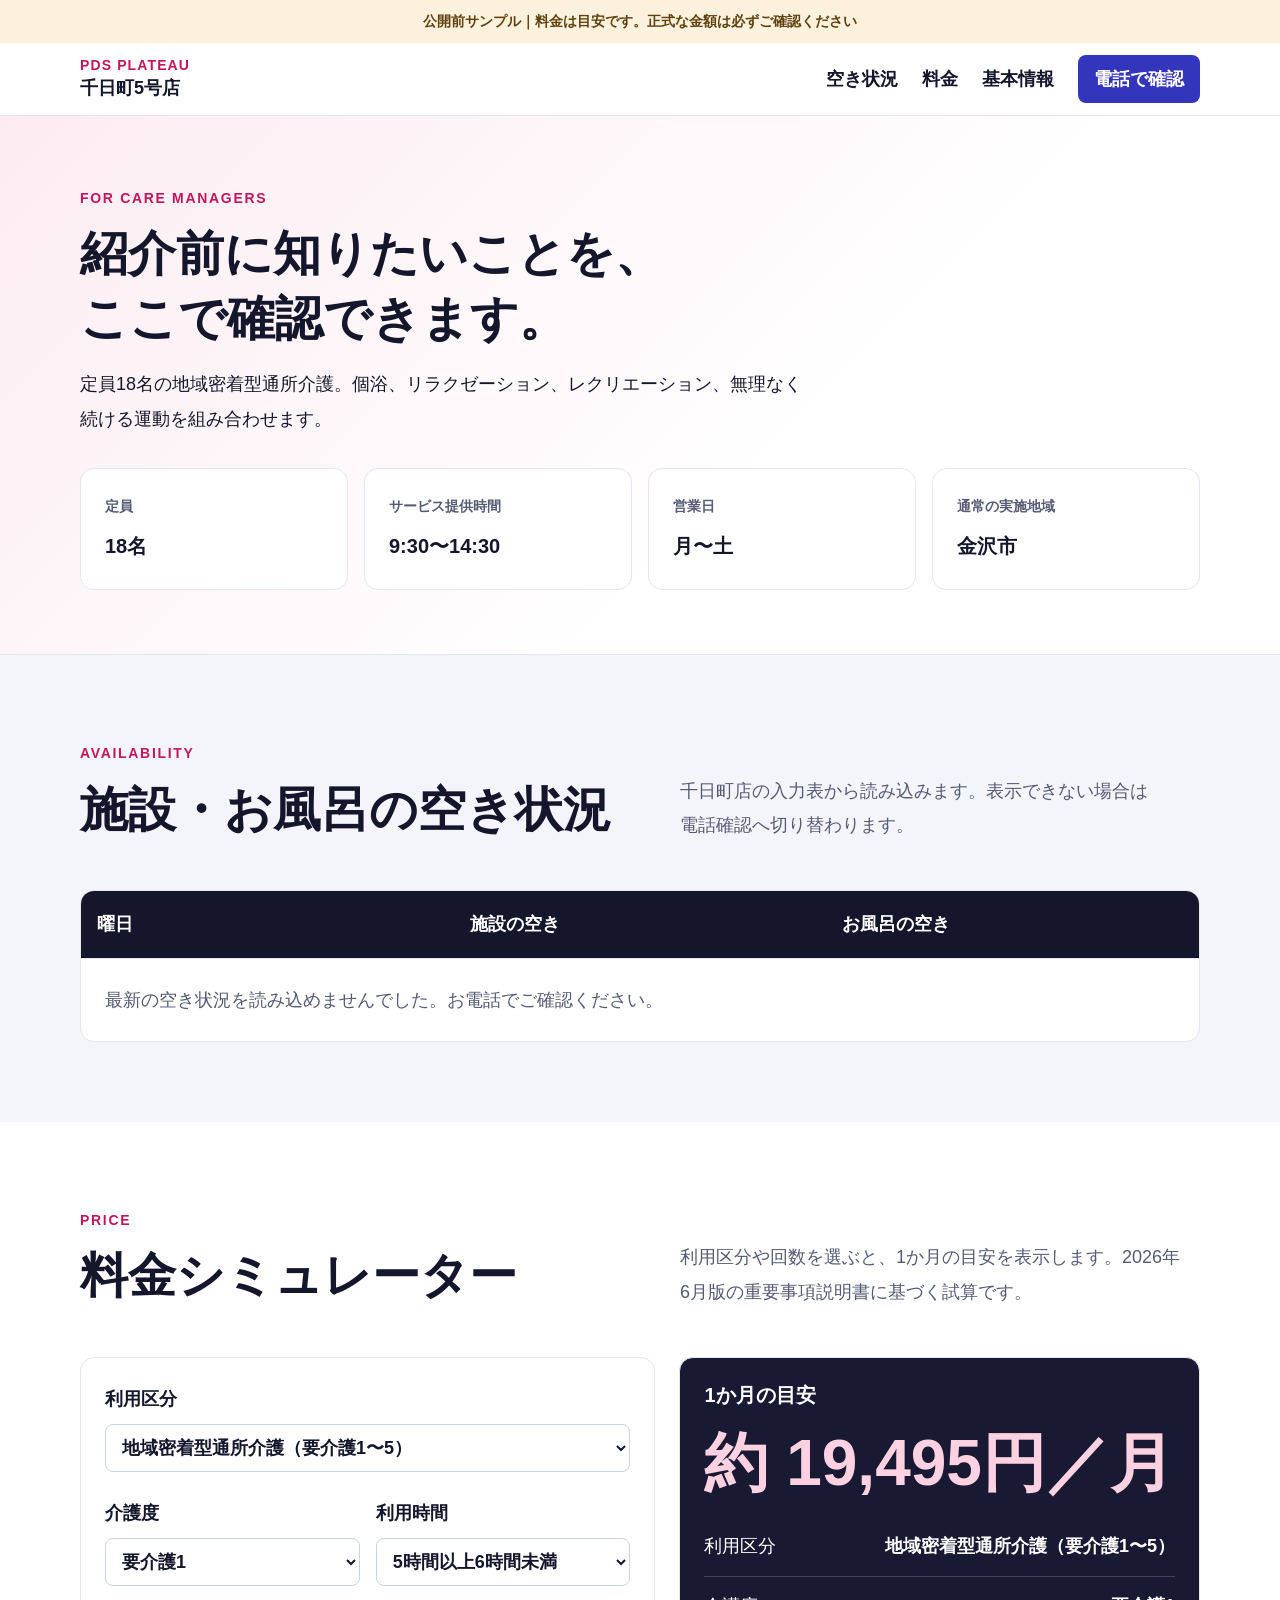
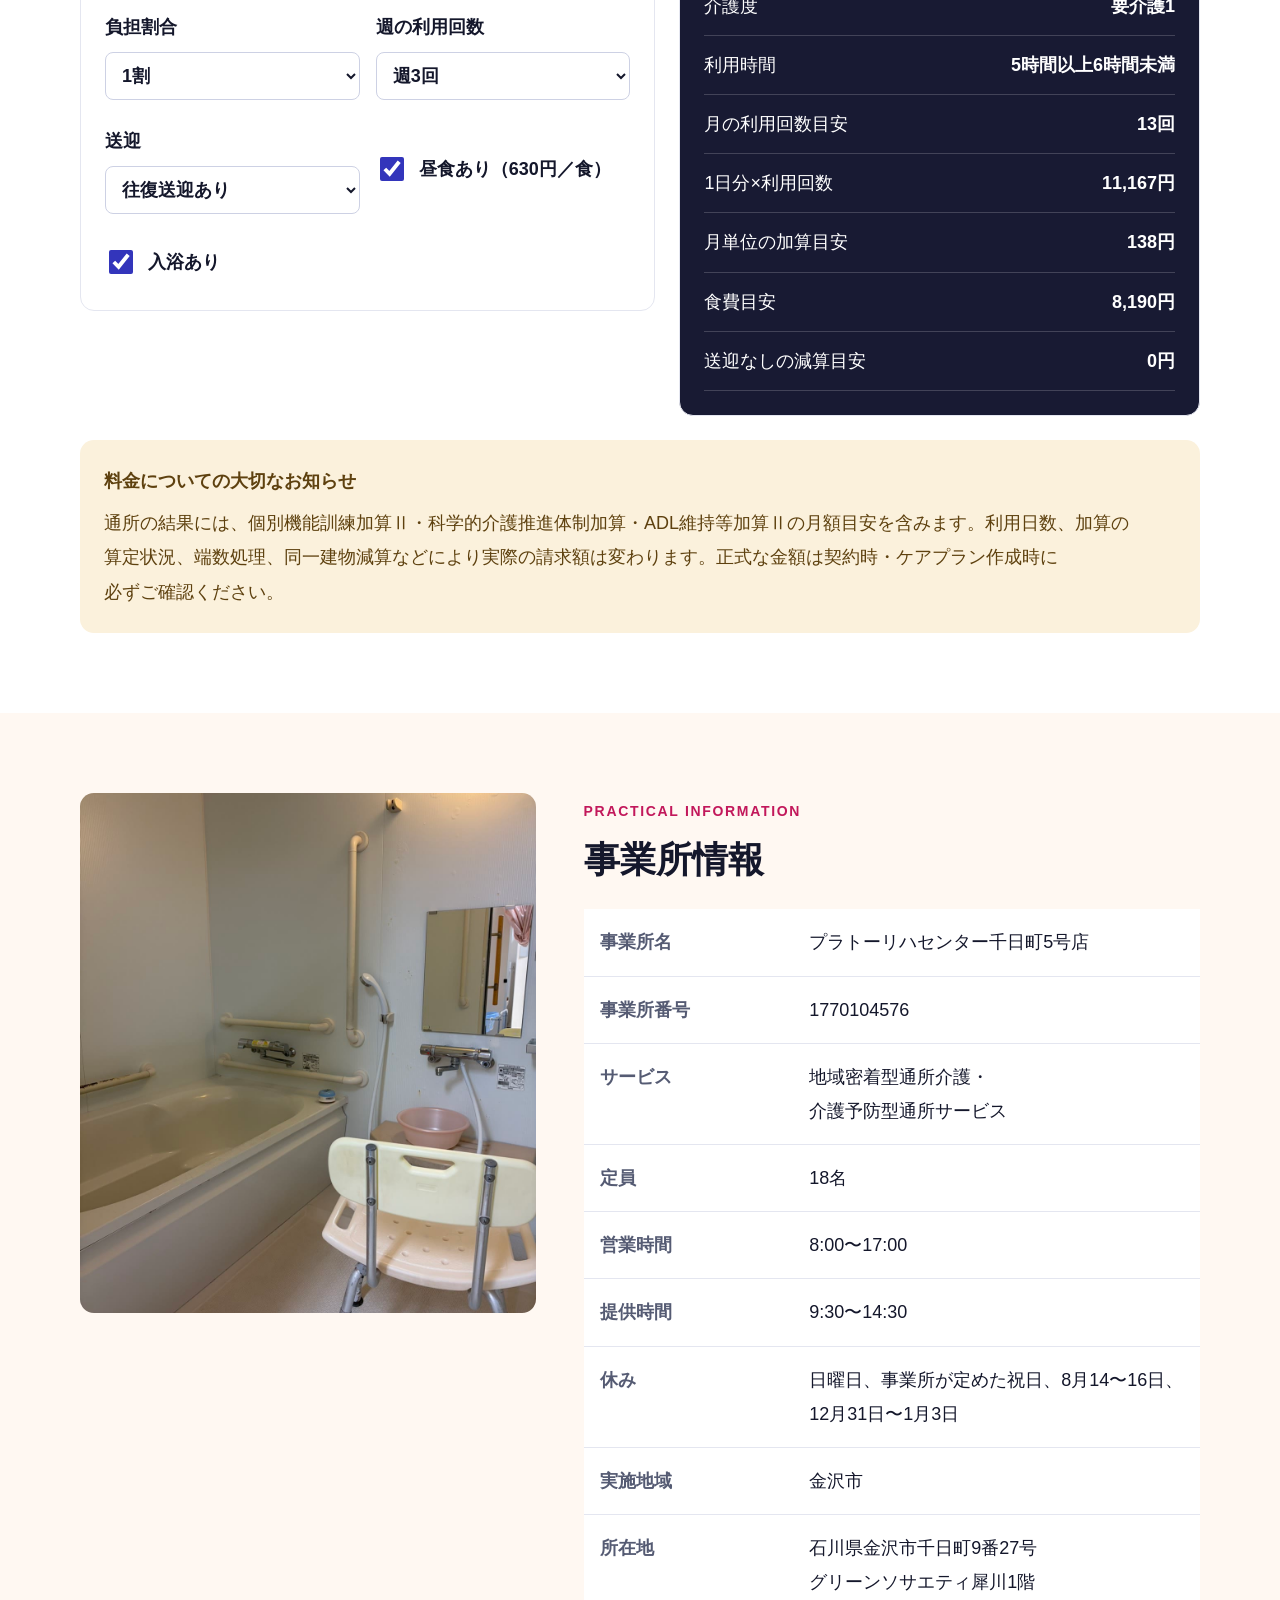
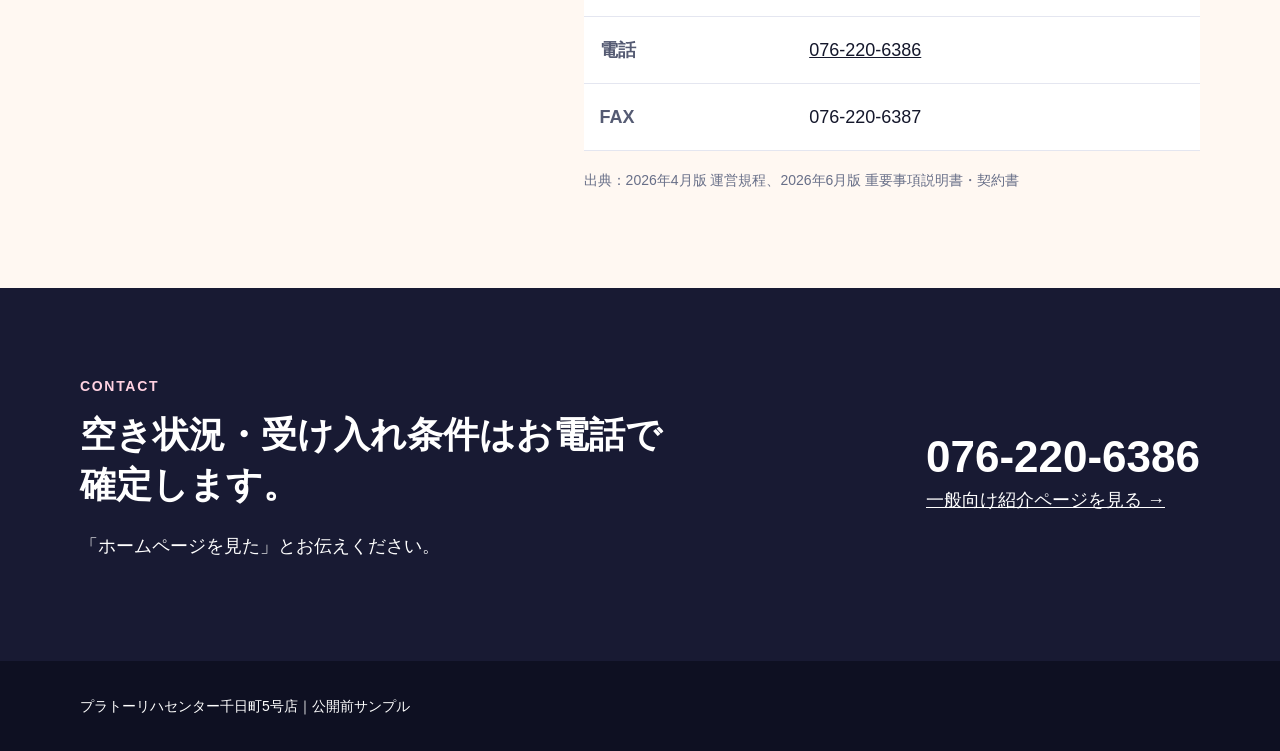
==== sennichi-caremanager.html @ 01711fa9 "千日町店の確認用LPを追加" ====
<!doctype html>
<html lang="ja">
<head>
  <meta charset="utf-8">
  <meta name="viewport" content="width=device-width,initial-scale=1">
  <meta name="robots" content="noindex,nofollow">
  <title>ケアマネジャーさま向け｜プラトーリハセンター千日町5号店</title>
  <link rel="stylesheet" href="assets/sennichi.css">
</head>
<body>
  <a class="skip" href="#main">本文へ移動</a>
  <div class="draft-banner">公開前サンプル｜料金は目安です。正式な金額は必ずご確認ください</div>
  <nav class="site-nav" aria-label="ページ内ナビゲーション">
    <div class="inner nav-row">
      <a class="brand" href="sennichi.html"><small>PDS PLATEAU</small>千日町5号店</a>
      <div class="nav-links"><a href="#availability">空き状況</a><a href="#price">料金</a><a href="#facts">基本情報</a><a class="nav-cta" href="tel:0762206386">電話で確認</a></div>
    </div>
  </nav>

  <main id="main">
    <header class="practical-hero">
      <div class="inner">
        <span class="eyebrow">FOR CARE MANAGERS</span>
        <h1>紹介前に知りたいことを、<br>ここで確認できます。</h1>
        <p>定員18名の地域密着型通所介護。個浴、リラクゼーション、レクリエーション、無理なく続ける運動を組み合わせます。</p>
        <div class="quick-facts">
          <div class="quick-fact"><span>定員</span><strong>18名</strong></div>
          <div class="quick-fact"><span>サービス提供時間</span><strong>9:30〜14:30</strong></div>
          <div class="quick-fact"><span>営業日</span><strong>月〜土</strong></div>
          <div class="quick-fact"><span>通常の実施地域</span><strong>金沢市</strong></div>
        </div>
      </div>
    </header>

    <section id="availability" class="soft">
      <div class="inner">
        <div class="section-head"><div><span class="eyebrow">AVAILABILITY</span><h2>施設・お風呂の空き状況</h2></div><p>千日町店の入力表から読み込みます。表示できない場合は電話確認へ切り替わります。</p></div>
        <div class="availability-wrap">
          <table class="availability-table">
            <thead><tr><th>曜日</th><th>施設の空き</th><th>お風呂の空き</th></tr></thead>
            <tbody id="availabilityBody"></tbody>
          </table>
          <p id="availabilityMessage" class="availability-message">最新情報を読み込んでいます。</p>
        </div>
      </div>
    </section>

    <section id="price">
      <div class="inner">
        <div class="section-head"><div><span class="eyebrow">PRICE</span><h2>料金シミュレーター</h2></div><p>利用区分や回数を選ぶと、1か月の目安を表示します。2026年6月版の重要事項説明書に基づく試算です。</p></div>
        <div class="simulator">
          <div class="sim-panel">
            <div class="form-grid">
              <label class="field field-wide">利用区分
                <select id="serviceType"><option value="daycare">地域密着型通所介護（要介護1〜5）</option><option value="preventive1">介護予防型（要支援1・事業対象者／週1回）</option><option value="preventive2">介護予防型（要支援2・事業対象者／週2回）</option></select>
              </label>
              <label class="field" id="careLevelField">介護度
                <select id="careLevel"><option value="0">要介護1</option><option value="1">要介護2</option><option value="2">要介護3</option><option value="3">要介護4</option><option value="4">要介護5</option></select>
              </label>
              <label class="field" id="timeSlotField">利用時間
                <select id="timeSlot"><option value="short">3時間以上4時間未満</option><option value="middle">4時間以上5時間未満</option><option value="standard" selected>5時間以上6時間未満</option></select>
              </label>
              <label class="field">負担割合
                <select id="burden"><option value="1">1割</option><option value="2">2割</option><option value="3">3割</option></select>
              </label>
              <label class="field" id="weeklyField">週の利用回数
                <select id="weekly"><option value="1">週1回</option><option value="2">週2回</option><option value="3" selected>週3回</option><option value="4">週4回</option><option value="5">週5回</option><option value="6">週6回</option></select>
              </label>
              <label class="field">送迎
                <select id="transport"><option value="0">往復送迎あり</option><option value="1">片道送迎なし</option><option value="2">往復送迎なし</option></select>
              </label>
              <label class="check-field"><input id="lunch" type="checkbox" checked> 昼食あり（630円／食）</label>
              <label class="check-field" id="bathField"><input id="bath" type="checkbox" checked> 入浴あり</label>
            </div>
          </div>
          <aside class="result-panel" aria-live="polite">
            <h3>1か月の目安</h3>
            <div class="total" id="totalPrice">—</div>
            <ul class="breakdown" id="breakdown"></ul>
          </aside>
        </div>
        <div class="notice"><strong>料金についての大切なお知らせ</strong>通所の結果には、個別機能訓練加算Ⅱ・科学的介護推進体制加算・ADL維持等加算Ⅱの月額目安を含みます。利用日数、加算の算定状況、端数処理、同一建物減算などにより実際の請求額は変わります。正式な金額は契約時・ケアプラン作成時に必ずご確認ください。</div>
      </div>
    </section>

    <section id="facts" class="warm">
      <div class="inner facts-grid">
        <div><img style="height:520px;border-radius:14px" src="assets/sennichi/private-bath.jpg" alt="千日町5号店の個浴設備"></div>
        <div>
          <span class="eyebrow">PRACTICAL INFORMATION</span>
          <h2 style="font:900 36px/1.4 var(--pds-font-ui);margin:8px 0 24px">事業所情報</h2>
          <table class="fact-table"><tbody>
            <tr><th>事業所名</th><td>プラトーリハセンター千日町5号店</td></tr>
            <tr><th>事業所番号</th><td>1770104576</td></tr>
            <tr><th>サービス</th><td>地域密着型通所介護・介護予防型通所サービス</td></tr>
            <tr><th>定員</th><td>18名</td></tr>
            <tr><th>営業時間</th><td>8:00〜17:00</td></tr>
            <tr><th>提供時間</th><td>9:30〜14:30</td></tr>
            <tr><th>休み</th><td>日曜日、事業所が定めた祝日、8月14〜16日、12月31日〜1月3日</td></tr>
            <tr><th>実施地域</th><td>金沢市</td></tr>
            <tr><th>所在地</th><td>石川県金沢市千日町9番27号 グリーンソサエティ犀川1階</td></tr>
            <tr><th>電話</th><td><a href="tel:0762206386">076-220-6386</a></td></tr>
            <tr><th>FAX</th><td>076-220-6387</td></tr>
          </tbody></table>
          <p class="source-note">出典：2026年4月版 運営規程、2026年6月版 重要事項説明書・契約書</p>
        </div>
      </div>
    </section>

    <section class="contact-band">
      <div class="inner contact-row"><div><span class="eyebrow" style="color:#FFD1E1">CONTACT</span><h2>空き状況・受け入れ条件はお電話で確定します。</h2><p>「ホームページを見た」とお伝えください。</p></div><div><a class="phone" href="tel:0762206386">076-220-6386</a><br><a href="sennichi.html">一般向け紹介ページを見る →</a></div></div>
    </section>
  </main>
  <footer><div class="inner">プラトーリハセンター千日町5号店｜公開前サンプル</div></footer>

  <script src="assets/facility-tools.js"></script>
  <script src="assets/sennichi-config.js"></script>
  <script>PDSFacilityTools.init(PDSSennichiConfig);</script>
</body>
</html>
---- assets/sennichi.css ----
@import url("tokens.css");

:root{
  --sennichi:#C2185B;
  --sennichi-dark:#7D123E;
  --sennichi-soft:#FCECF2;
  --warm:#FFF8F2;
  --ink:#14172B;
}

html{scroll-behavior:smooth;}
body{
  color:var(--ink);
  background:#fff;
  font-family:var(--pds-font-body);
  font-size:18px;
  line-height:1.9;
  word-break:auto-phrase;
}
img{display:block;width:100%;height:100%;object-fit:cover;}
a{color:inherit;}
button,select,input{font:inherit;}
.skip{position:absolute;left:-9999px;top:8px;z-index:100;background:#fff;padding:12px 16px;}
.skip:focus{left:8px;}
.draft-banner{background:var(--pds-warning-bg);color:#5E410F;padding:8px 16px;text-align:center;font-weight:700;font-size:14px;}
.inner{width:min(1120px,calc(100% - 48px));margin-inline:auto;}
.site-nav{position:sticky;top:0;z-index:30;background:rgba(255,255,255,.96);border-bottom:1px solid var(--pds-border);backdrop-filter:blur(12px);}
.nav-row{min-height:72px;display:flex;align-items:center;justify-content:space-between;gap:24px;}
.brand{text-decoration:none;font-family:var(--pds-font-ui);font-weight:900;line-height:1.4;}
.brand small{display:block;color:var(--sennichi);font-size:14px;letter-spacing:.08em;}
.nav-links{display:flex;align-items:center;gap:24px;font-weight:700;}
.nav-links a{text-decoration:none;}
.nav-links .nav-cta{min-height:48px;display:inline-flex;align-items:center;padding:0 16px;border-radius:8px;background:var(--pds-primary);color:#fff;}

.hero{position:relative;min-height:690px;display:grid;align-items:end;overflow:hidden;background:#29212A;}
.hero-media{position:absolute;inset:0;}
.hero-media::after{content:"";position:absolute;inset:0;background:linear-gradient(90deg,rgba(24,12,19,.88) 0%,rgba(24,12,19,.62) 48%,rgba(24,12,19,.12) 100%);}
.hero-media img{object-position:center 68%;}
.hero-copy{position:relative;color:#fff;padding-block:80px;max-width:720px;}
.eyebrow{display:inline-block;color:var(--sennichi);font-family:var(--pds-font-ui);font-weight:900;font-size:14px;letter-spacing:.12em;text-transform:uppercase;}
.hero .eyebrow{color:#FFD1E1;}
.hero h1{font:900 clamp(40px,6vw,68px)/1.25 var(--pds-font-ui);margin:12px 0 24px;letter-spacing:.01em;}
.hero p{font-size:20px;max-width:620px;margin:0 0 32px;}
.hero-actions{display:flex;flex-wrap:wrap;gap:12px;align-items:center;}
.btn{min-height:48px;min-width:88px;padding:0 16px;border-radius:8px;display:inline-flex;align-items:center;justify-content:center;text-decoration:none;font-weight:700;border:2px solid transparent;}
.btn-primary{background:var(--pds-primary);color:#fff;}
.btn-secondary{background:#fff;color:var(--pds-primary);border-color:var(--pds-primary);}
.hero .btn-secondary{background:rgba(255,255,255,.96);}
.photo-note{font-size:14px;color:var(--pds-text-muted);margin:8px 0 0;}
.hero .photo-note{color:#fff;opacity:.9;}

section{padding-block:80px;}
.section-head{display:grid;grid-template-columns:minmax(0,1fr) minmax(280px,520px);gap:48px;align-items:end;margin-bottom:48px;}
.section-head>*,.intro-grid>*,.bath-layout>*,.experience-grid>*,.facts-grid>*,.contact-row>*,.simulator>*{min-width:0;}
.section-head h2,.practical-hero h1{font:900 clamp(32px,4vw,48px)/1.35 var(--pds-font-ui);margin:8px 0 0;}
.section-head p{margin:0;color:var(--pds-text-sub);}
.soft{background:var(--pds-bg);}
.warm{background:var(--warm);}
.intro-grid{display:grid;grid-template-columns:1.05fr .95fr;gap:48px;align-items:center;}
.intro-image{border-radius:14px;overflow:hidden;min-height:520px;box-shadow:0 24px 60px rgba(58,33,45,.12);}
.number{font:900 clamp(64px,9vw,112px)/.9 var(--pds-font-ui);color:var(--sennichi-soft);margin-bottom:-24px;}
.intro-copy h2{font:900 36px/1.45 var(--pds-font-ui);margin:0 0 24px;color:var(--sennichi-dark);}
.check-list{list-style:none;padding:0;margin:24px 0 0;display:grid;gap:16px;}
.check-list li{position:relative;padding-left:40px;}
.check-list li::before{content:"";position:absolute;left:0;top:8px;width:24px;height:24px;border-radius:50%;background:var(--pds-success-bg);border:2px solid var(--pds-success);}
.check-list li::after{content:"✓";position:absolute;left:5px;top:1px;color:var(--pds-success);font-weight:900;}

.bath-layout{display:grid;grid-template-columns:1.2fr .8fr;gap:48px;align-items:center;}
.bath-image{min-height:640px;border-radius:14px;overflow:hidden;}
.quote-card{margin-left:-112px;background:#fff;border-left:8px solid var(--sennichi);border-radius:14px;padding:32px;box-shadow:0 24px 60px rgba(43,28,36,.16);}
.quote-card h2{font:900 36px/1.4 var(--pds-font-ui);margin:8px 0 16px;}

.experience-grid{display:grid;grid-template-columns:1.15fr .85fr;gap:24px;align-items:stretch;}
.experience-card{border:1px solid var(--pds-border);border-radius:14px;background:#fff;overflow:hidden;display:grid;}
.experience-card:first-child{grid-template-rows:390px auto;}
.experience-card:last-child{grid-template-rows:280px auto;}
.experience-copy{padding:24px;}
.experience-copy h3{font:900 26px/1.45 var(--pds-font-ui);margin:0 0 12px;color:var(--sennichi-dark);}
.experience-copy p{margin:0;}
.image-label{font-size:14px;color:var(--pds-text-muted);margin-top:8px;}

.exercise-stage{position:relative;min-height:620px;border-radius:14px;overflow:hidden;display:flex;align-items:flex-end;}
.exercise-stage::after{content:"";position:absolute;inset:0;background:linear-gradient(0deg,rgba(15,20,30,.86),rgba(15,20,30,.04) 66%);}
.exercise-stage img{position:absolute;inset:0;}
.exercise-copy{position:relative;z-index:1;color:#fff;padding:48px;max-width:720px;min-width:0;width:100%;}
.exercise-copy h2{font:900 40px/1.4 var(--pds-font-ui);margin:8px 0 16px;}

.day-flow{display:grid;grid-template-columns:repeat(5,1fr);border-top:1px solid var(--pds-border);border-bottom:1px solid var(--pds-border);}
.day-step{padding:24px 16px;border-left:1px solid var(--pds-border);min-height:180px;}
.day-step:first-child{border-left:0;}
.day-step time{display:block;color:var(--sennichi);font-weight:900;font-variant-numeric:tabular-nums;}
.day-step strong{display:block;font-size:20px;margin:8px 0;}

.facts-grid{display:grid;grid-template-columns:.85fr 1.15fr;gap:48px;align-items:start;}
.facts-photo{height:520px;border-radius:14px;overflow:hidden;}
.fact-table,.availability-table{width:100%;border-collapse:collapse;background:#fff;table-layout:fixed;}
.fact-table th,.fact-table td,.availability-table th,.availability-table td{padding:16px;border-bottom:1px solid var(--pds-border);text-align:left;vertical-align:top;}
.fact-table td{overflow-wrap:anywhere;}
.fact-table th{width:34%;color:var(--pds-text-sub);}
.contact-band{background:#181A33;color:#fff;}
.contact-row{display:grid;grid-template-columns:1fr auto;gap:48px;align-items:center;}
.contact-row h2{font:900 36px/1.4 var(--pds-font-ui);margin:8px 0;}
.phone{font:900 clamp(28px,4vw,44px)/1.2 var(--pds-font-ui);text-decoration:none;font-variant-numeric:tabular-nums;}

/* ケアマネジャー向け */
.practical-hero{padding-block:64px;background:linear-gradient(135deg,var(--sennichi-soft),#fff 62%);border-bottom:1px solid var(--pds-border);}
.practical-hero p{max-width:760px;margin:16px 0 0;}
.quick-facts{display:grid;grid-template-columns:repeat(4,1fr);gap:16px;margin-top:32px;}
.quick-fact{background:#fff;border:1px solid var(--pds-border);border-radius:14px;padding:24px;}
.quick-fact span{display:block;color:var(--pds-text-sub);font-size:14px;font-weight:700;}
.quick-fact strong{display:block;margin-top:8px;font-size:20px;}
.availability-wrap{overflow-x:auto;border:1px solid var(--pds-border);border-radius:14px;background:#fff;}
.availability-table{min-width:600px;}
.availability-table thead th{background:#14172B;color:#fff;}
.availability-table td{height:64px;}
.status{display:inline-flex;align-items:center;min-height:36px;padding:4px 12px;border-radius:999px;font-weight:700;}
.status-many{color:var(--pds-success);background:var(--pds-success-bg);}
.status-few{color:var(--pds-warning);background:var(--pds-warning-bg);}
.status-none{color:var(--pds-danger);background:var(--pds-danger-bg);}
.status-info{color:var(--pds-info);background:var(--pds-info-bg);}
.availability-message{padding:24px;margin:0;color:var(--pds-text-sub);}

.simulator{display:grid;grid-template-columns:1.05fr .95fr;gap:24px;align-items:start;}
.sim-panel,.result-panel{border:1px solid var(--pds-border);border-radius:14px;padding:24px;background:#fff;}
.form-grid{display:grid;grid-template-columns:1fr 1fr;gap:24px 16px;}
.field{display:grid;gap:8px;font-weight:700;}
.field select{width:100%;min-height:48px;border:1px solid var(--pds-border-input);border-radius:8px;padding:0 12px;background:#fff;color:var(--ink);}
.field-wide{grid-column:1/-1;}
.check-field{display:flex;align-items:center;gap:12px;min-height:48px;font-weight:700;}
.check-field input{width:24px;height:24px;accent-color:var(--pds-primary);}
.hidden{display:none!important;}
.result-panel{position:sticky;top:96px;background:#181A33;color:#fff;}
.result-panel h3{margin:0;font:700 20px var(--pds-font-ui);}
.total{font:900 clamp(40px,6vw,64px)/1.2 var(--pds-font-ui);margin:16px 0;font-variant-numeric:tabular-nums;color:#FFD1E1;}
.breakdown{list-style:none;padding:0;margin:0;}
.breakdown li{display:flex;justify-content:space-between;gap:24px;padding:12px 0;border-bottom:1px solid rgba(255,255,255,.18);}
.breakdown b{text-align:right;font-variant-numeric:tabular-nums;}
.notice{background:var(--pds-warning-bg);color:#5E410F;border-radius:14px;padding:24px;margin-top:24px;}
.notice strong{display:block;margin-bottom:8px;}
.source-note{font-size:14px;color:var(--pds-text-muted);margin-top:16px;}
footer{background:#0E1022;color:#fff;padding:32px 0;font-size:14px;}

@media(max-width:900px){
  .nav-links a:not(.nav-cta){display:none;}
  .section-head,.intro-grid,.bath-layout,.facts-grid,.contact-row,.simulator{grid-template-columns:1fr;}
  .bath-image{min-height:520px;}
  .quote-card{margin:-96px 24px 0;position:relative;}
  .experience-grid{grid-template-columns:1fr;}
  .day-flow{grid-template-columns:1fr 1fr;}
  .day-step{border-bottom:1px solid var(--pds-border);}
  .quick-facts{grid-template-columns:1fr 1fr;}
  .result-panel{position:static;}
}

@media(max-width:620px){
  .inner{width:min(100% - 32px,1120px);}
  .hero{min-height:620px;}
  .hero-media::after{background:linear-gradient(0deg,rgba(24,12,19,.93) 0%,rgba(24,12,19,.48) 78%,rgba(24,12,19,.2));}
  .hero-copy{padding-block:48px;}
  section{padding-block:64px;}
  .section-head{gap:16px;margin-bottom:32px;}
  .intro-image,.bath-image,.facts-photo{min-height:360px;height:420px;}
  .quote-card{margin:-64px 16px 0;padding:24px;}
  .experience-card:first-child,.experience-card:last-child{grid-template-rows:260px auto;}
  .exercise-stage{min-height:560px;}
  .exercise-copy{padding:24px;}
  .day-flow,.quick-facts,.form-grid{grid-template-columns:1fr;}
  .day-step{border-left:0;min-height:auto;}
  .contact-row{gap:24px;}
  .breakdown li{display:grid;gap:4px;}
  .breakdown b{text-align:left;}
}

@media(prefers-reduced-motion:reduce){html{scroll-behavior:auto;}}
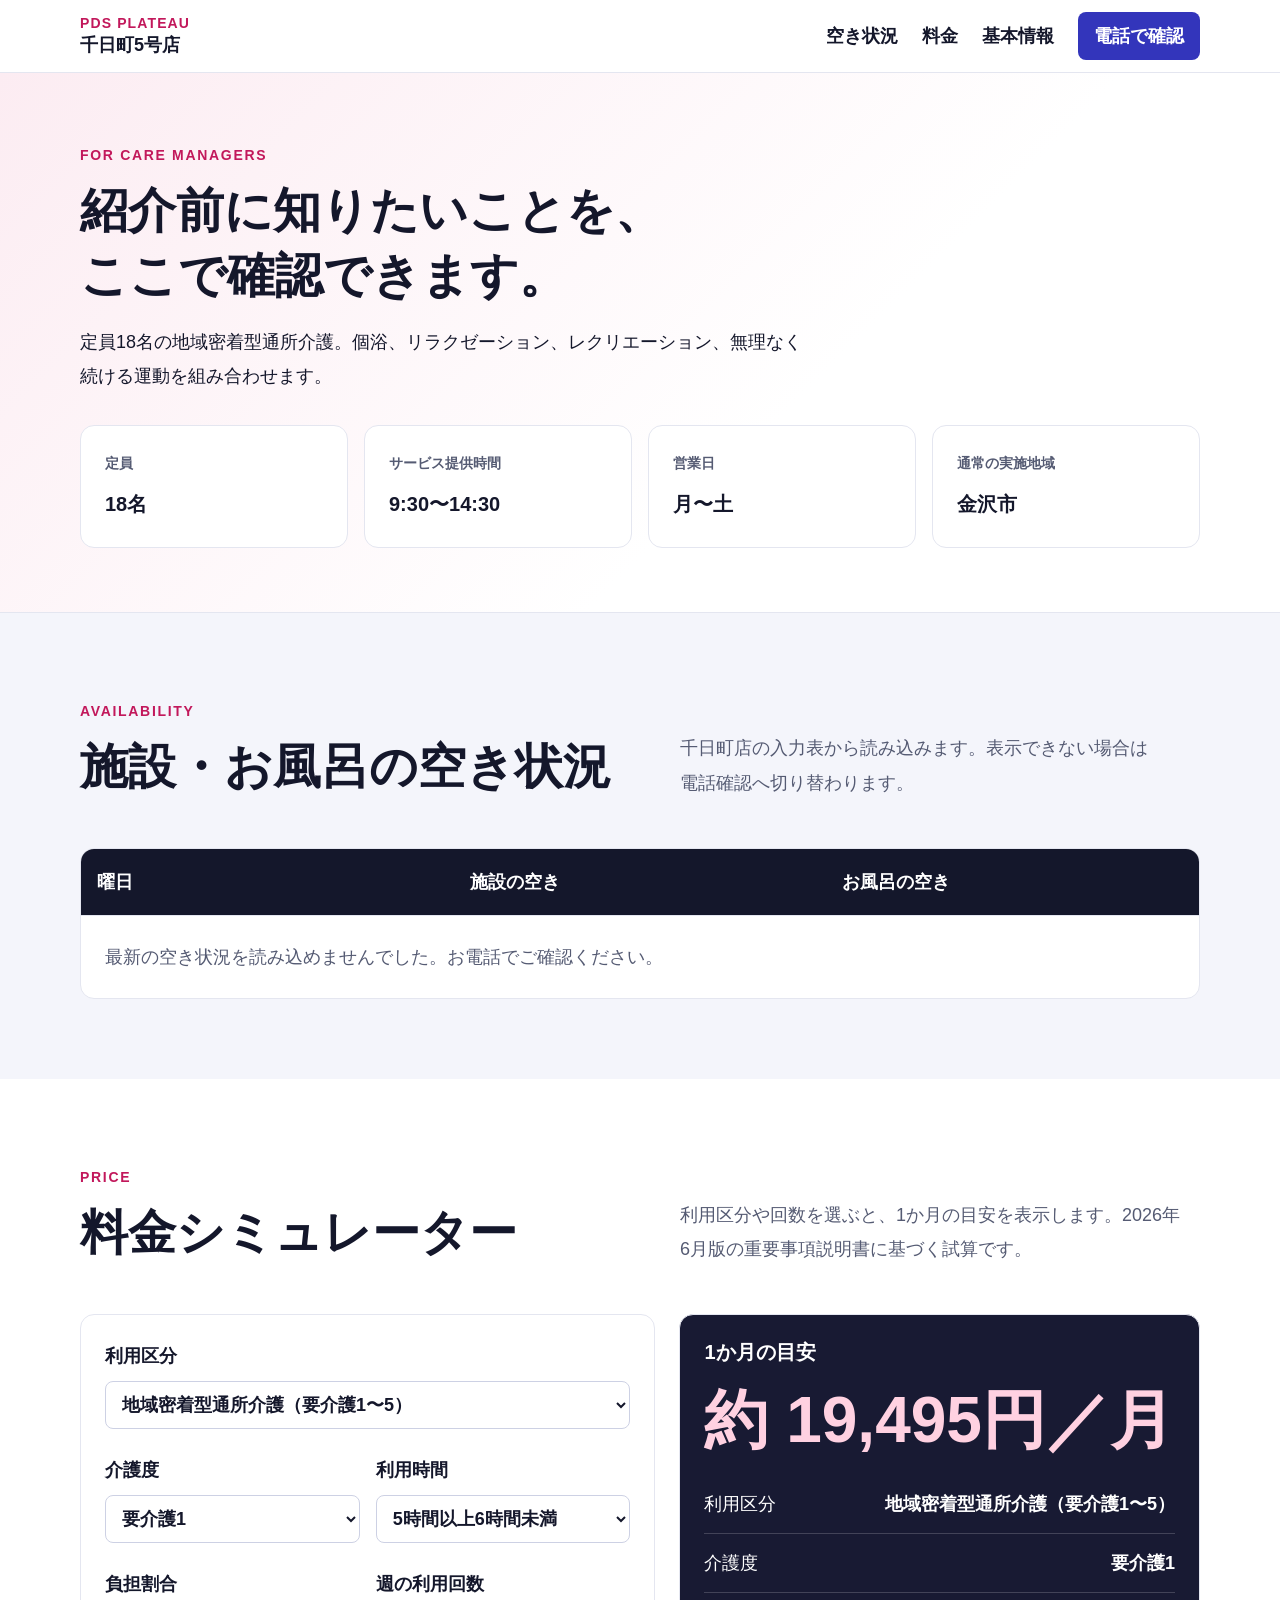
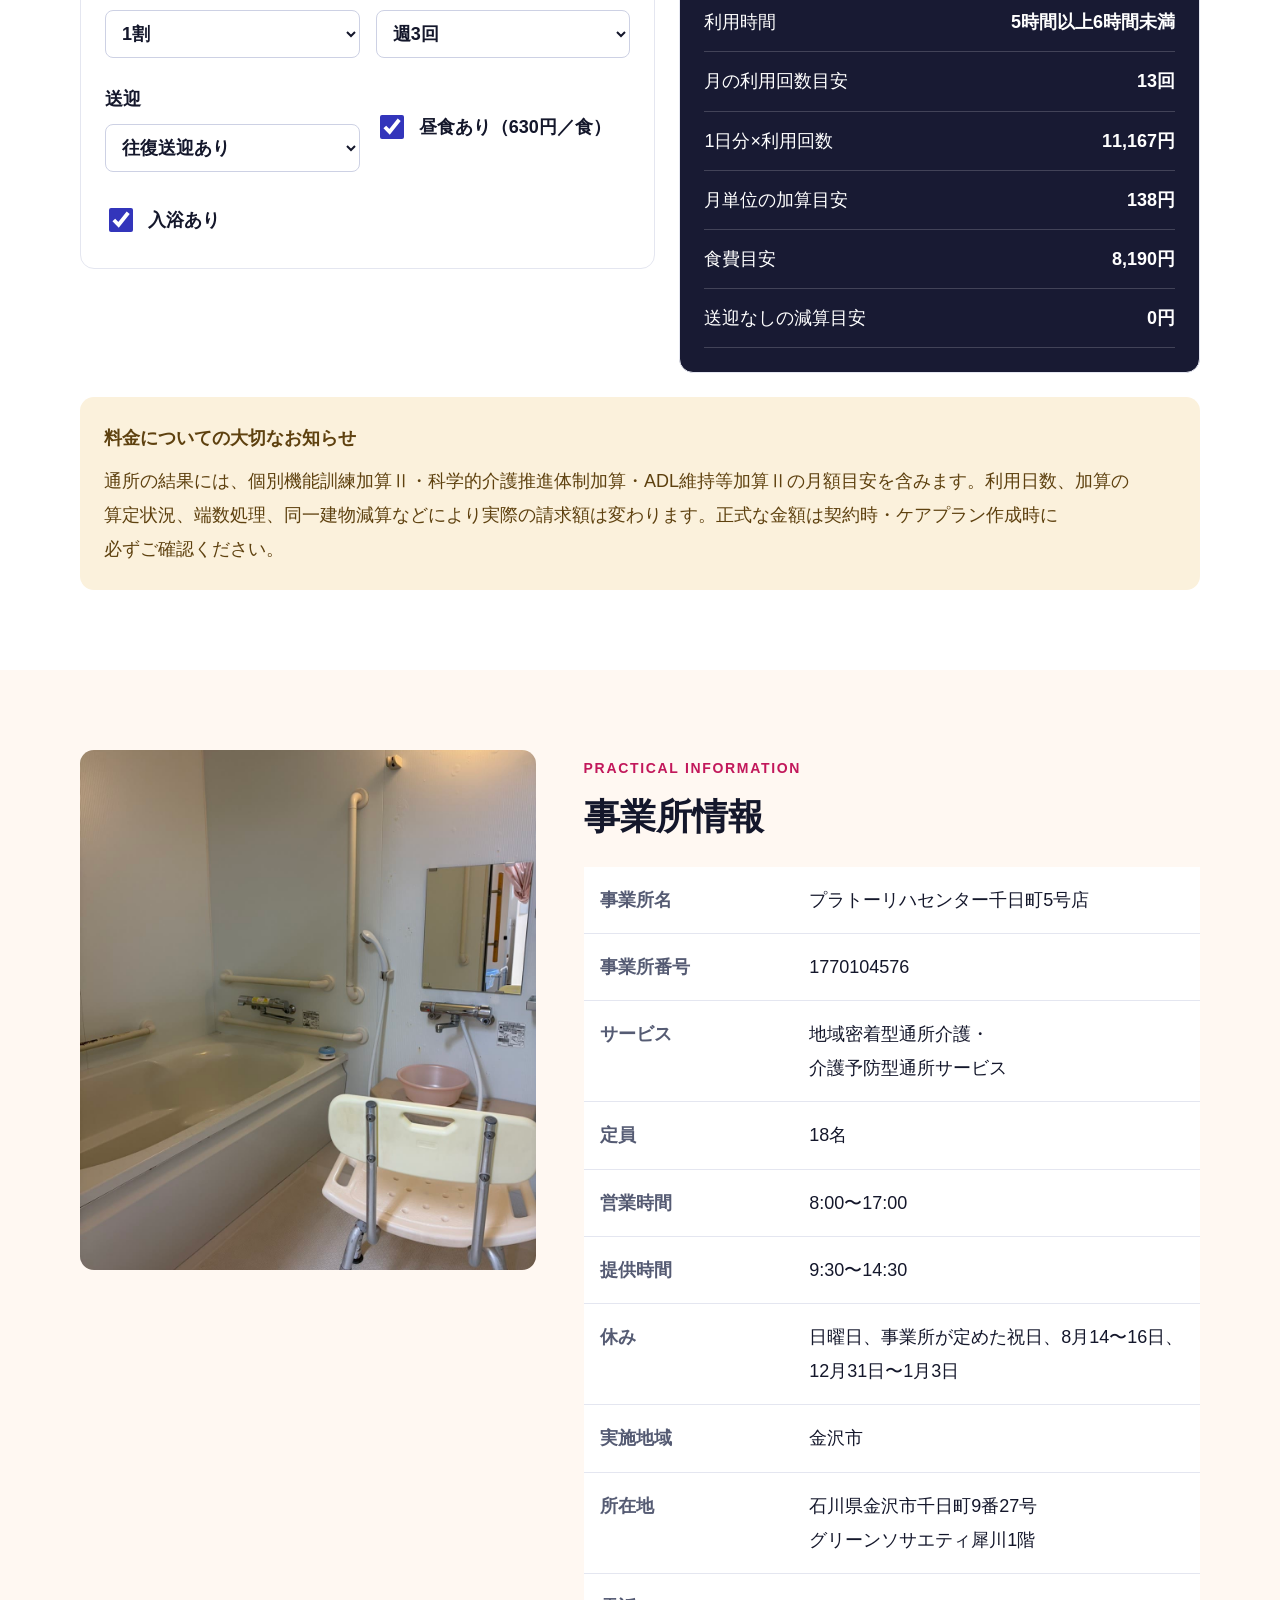
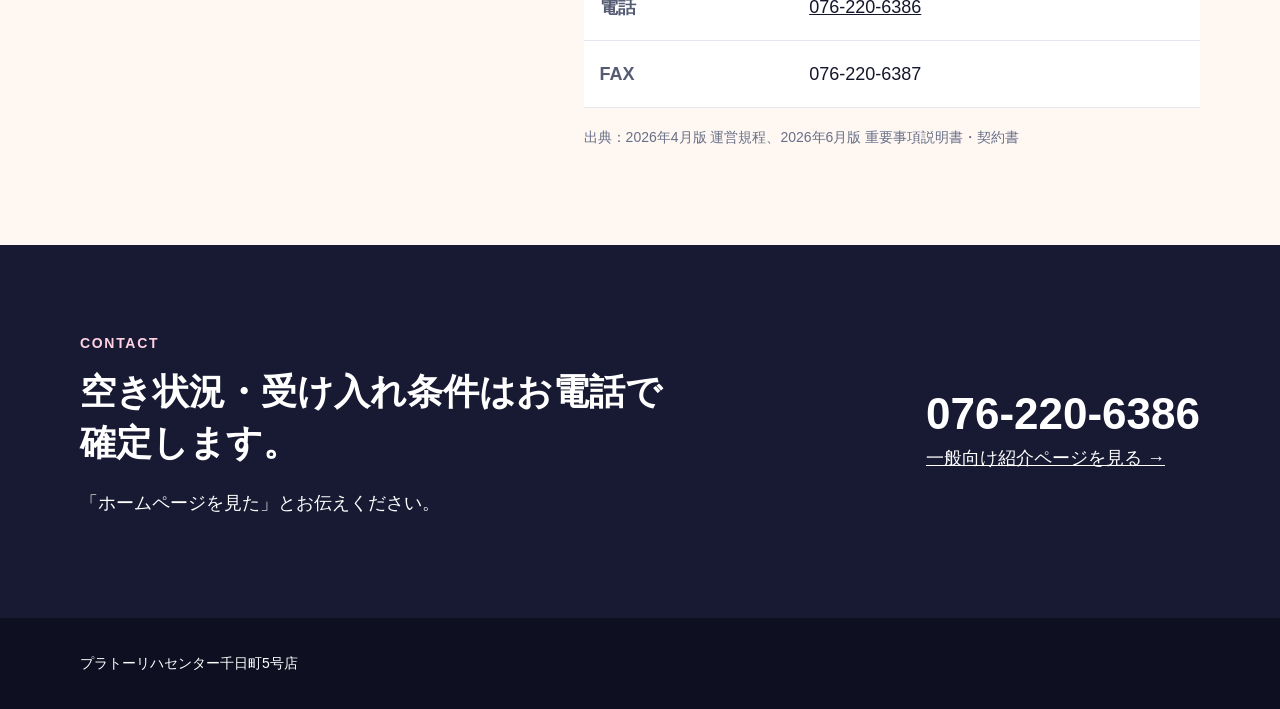
==== commit 5e89b86d: "公開前サンプル表記を削除" ====
--- a/sennichi-caremanager.html
+++ b/sennichi-caremanager.html
@@ -9,7 +9,6 @@
 </head>
 <body>
   <a class="skip" href="#main">本文へ移動</a>
-  <div class="draft-banner">公開前サンプル｜料金は目安です。正式な金額は必ずご確認ください</div>
   <nav class="site-nav" aria-label="ページ内ナビゲーション">
     <div class="inner nav-row">
       <a class="brand" href="sennichi.html"><small>PDS PLATEAU</small>千日町5号店</a>
@@ -111,7 +110,7 @@
       <div class="inner contact-row"><div><span class="eyebrow" style="color:#FFD1E1">CONTACT</span><h2>空き状況・受け入れ条件はお電話で確定します。</h2><p>「ホームページを見た」とお伝えください。</p></div><div><a class="phone" href="tel:0762206386">076-220-6386</a><br><a href="sennichi.html">一般向け紹介ページを見る →</a></div></div>
     </section>
   </main>
-  <footer><div class="inner">プラトーリハセンター千日町5号店｜公開前サンプル</div></footer>
+  <footer><div class="inner">プラトーリハセンター千日町5号店</div></footer>
 
   <script src="assets/facility-tools.js"></script>
   <script src="assets/sennichi-config.js"></script>
--- a/assets/sennichi.css
+++ b/assets/sennichi.css
@@ -71,10 +71,11 @@
 .quote-card h2{font:900 36px/1.4 var(--pds-font-ui);margin:8px 0 16px;}
 
 .experience-grid{display:grid;grid-template-columns:1.15fr .85fr;gap:24px;align-items:stretch;}
-.experience-card{border:1px solid var(--pds-border);border-radius:14px;background:#fff;overflow:hidden;display:grid;}
-.experience-card:first-child{grid-template-rows:390px auto;}
-.experience-card:last-child{grid-template-rows:280px auto;}
-.experience-copy{padding:24px;}
+.experience-card{border:1px solid var(--pds-border);border-radius:14px;background:#fff;overflow:hidden;display:flex;flex-direction:column;}
+.experience-card>img{flex:0 0 auto;min-height:0;}
+.experience-card:first-child>img{height:390px;}
+.experience-card:last-child>img{height:280px;}
+.experience-copy{position:relative;z-index:1;padding:24px;background:#fff;}
 .experience-copy h3{font:900 26px/1.45 var(--pds-font-ui);margin:0 0 12px;color:var(--sennichi-dark);}
 .experience-copy p{margin:0;}
 .image-label{font-size:14px;color:var(--pds-text-muted);margin-top:8px;}
@@ -161,7 +162,7 @@
   .section-head{gap:16px;margin-bottom:32px;}
   .intro-image,.bath-image,.facts-photo{min-height:360px;height:420px;}
   .quote-card{margin:-64px 16px 0;padding:24px;}
-  .experience-card:first-child,.experience-card:last-child{grid-template-rows:260px auto;}
+  .experience-card:first-child>img,.experience-card:last-child>img{height:260px;}
   .exercise-stage{min-height:560px;}
   .exercise-copy{padding:24px;}
   .day-flow,.quick-facts,.form-grid{grid-template-columns:1fr;}
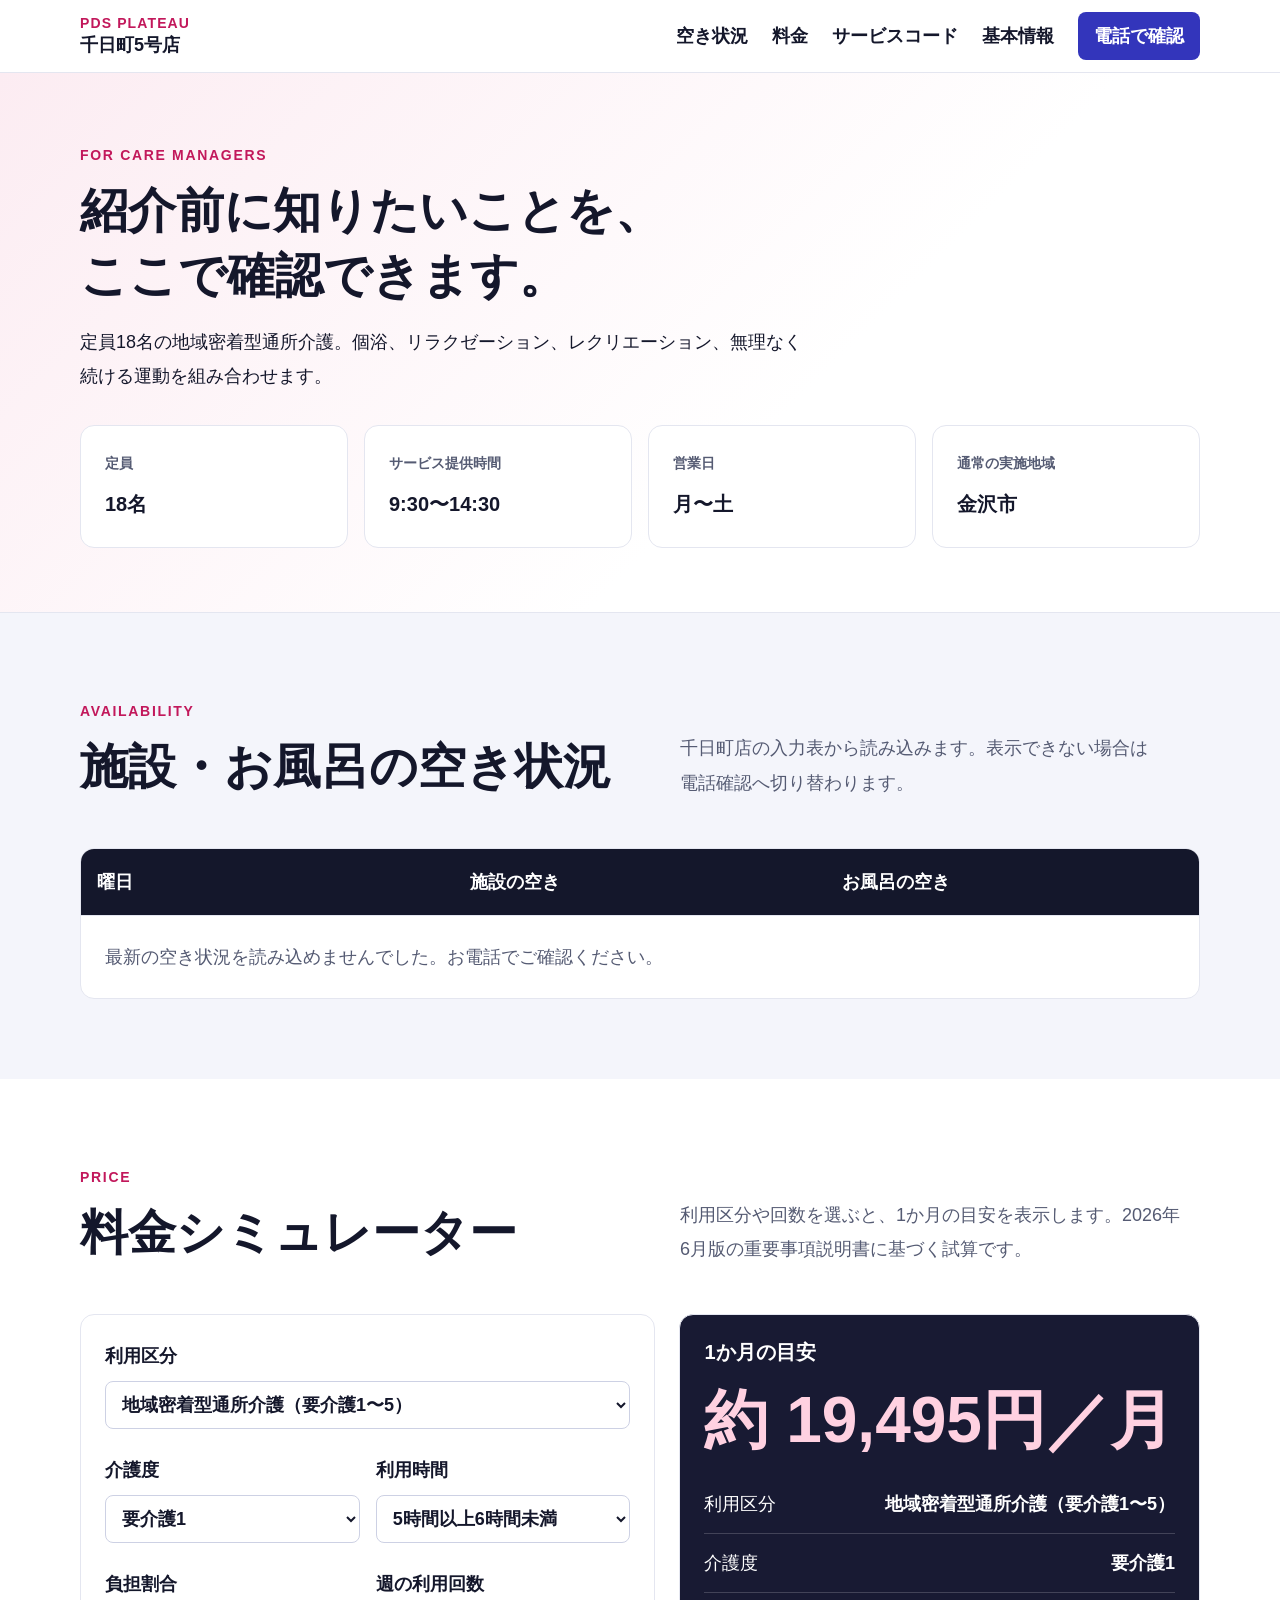
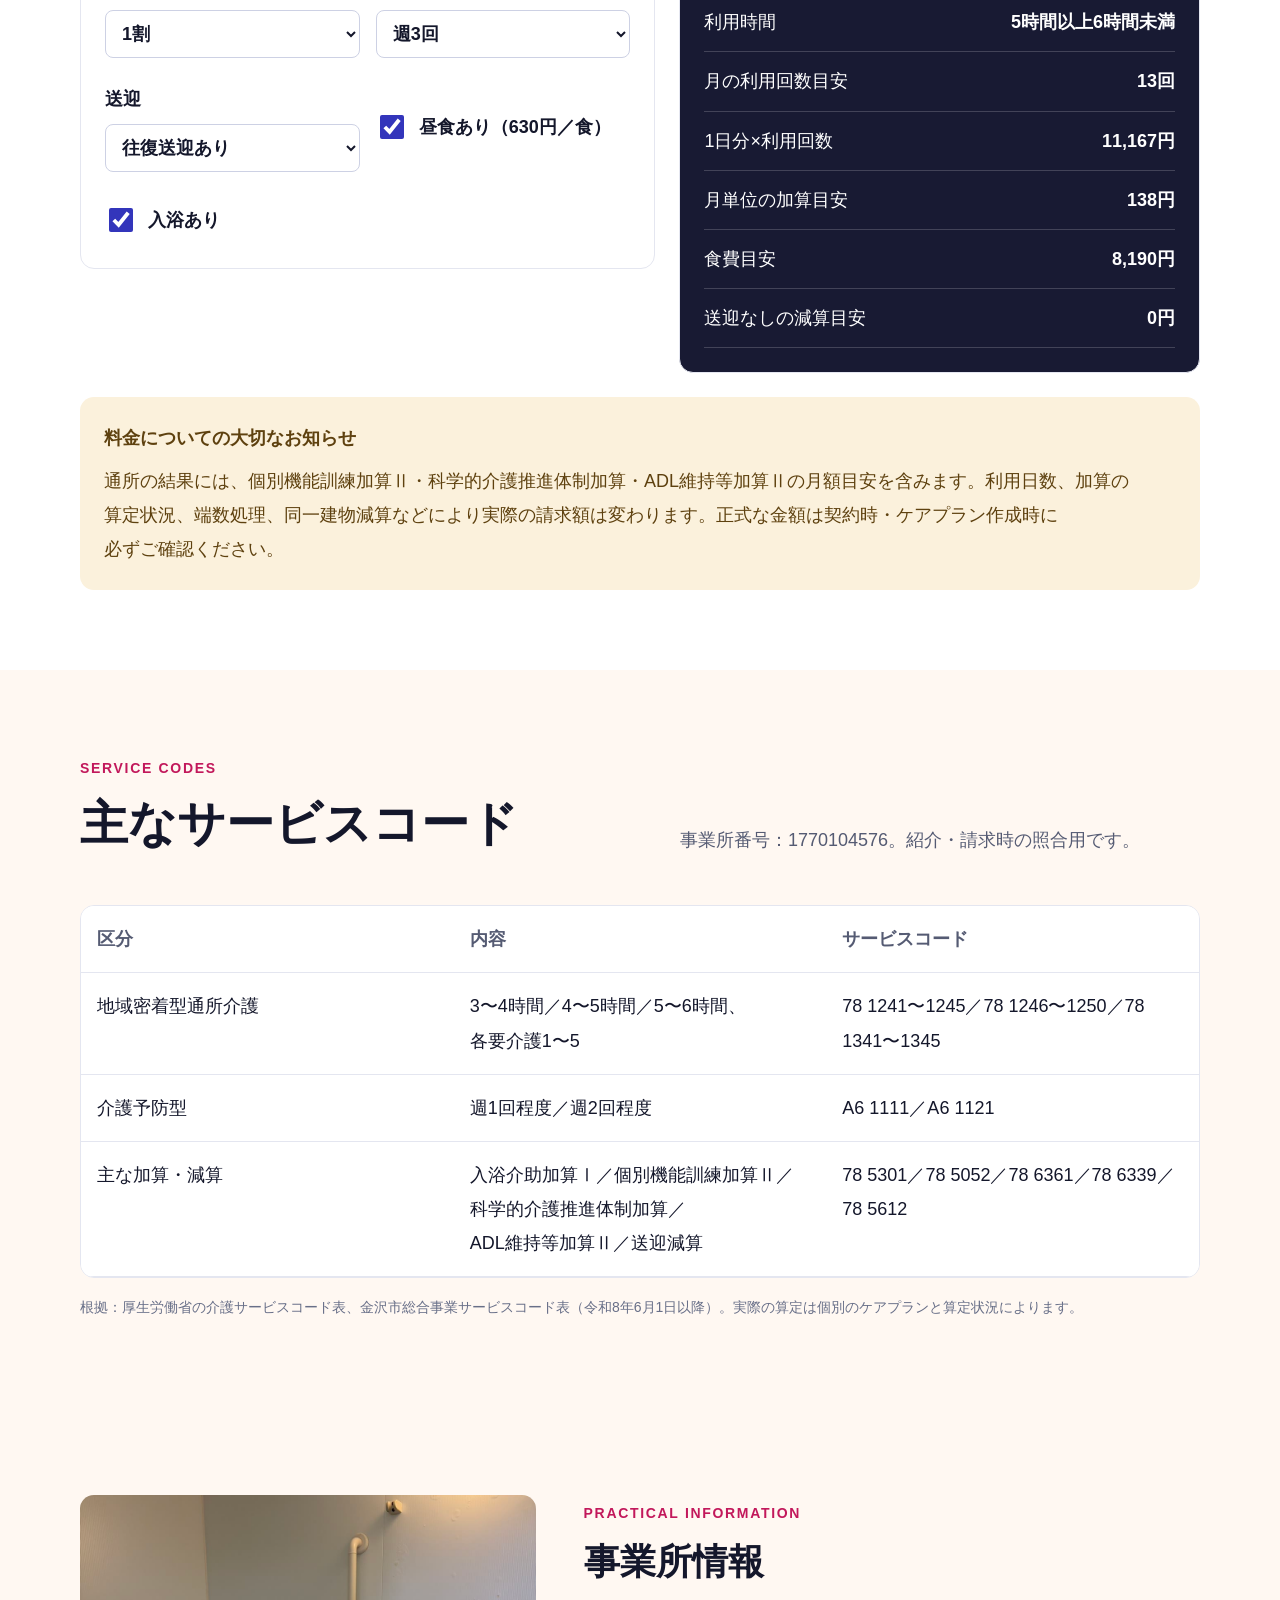
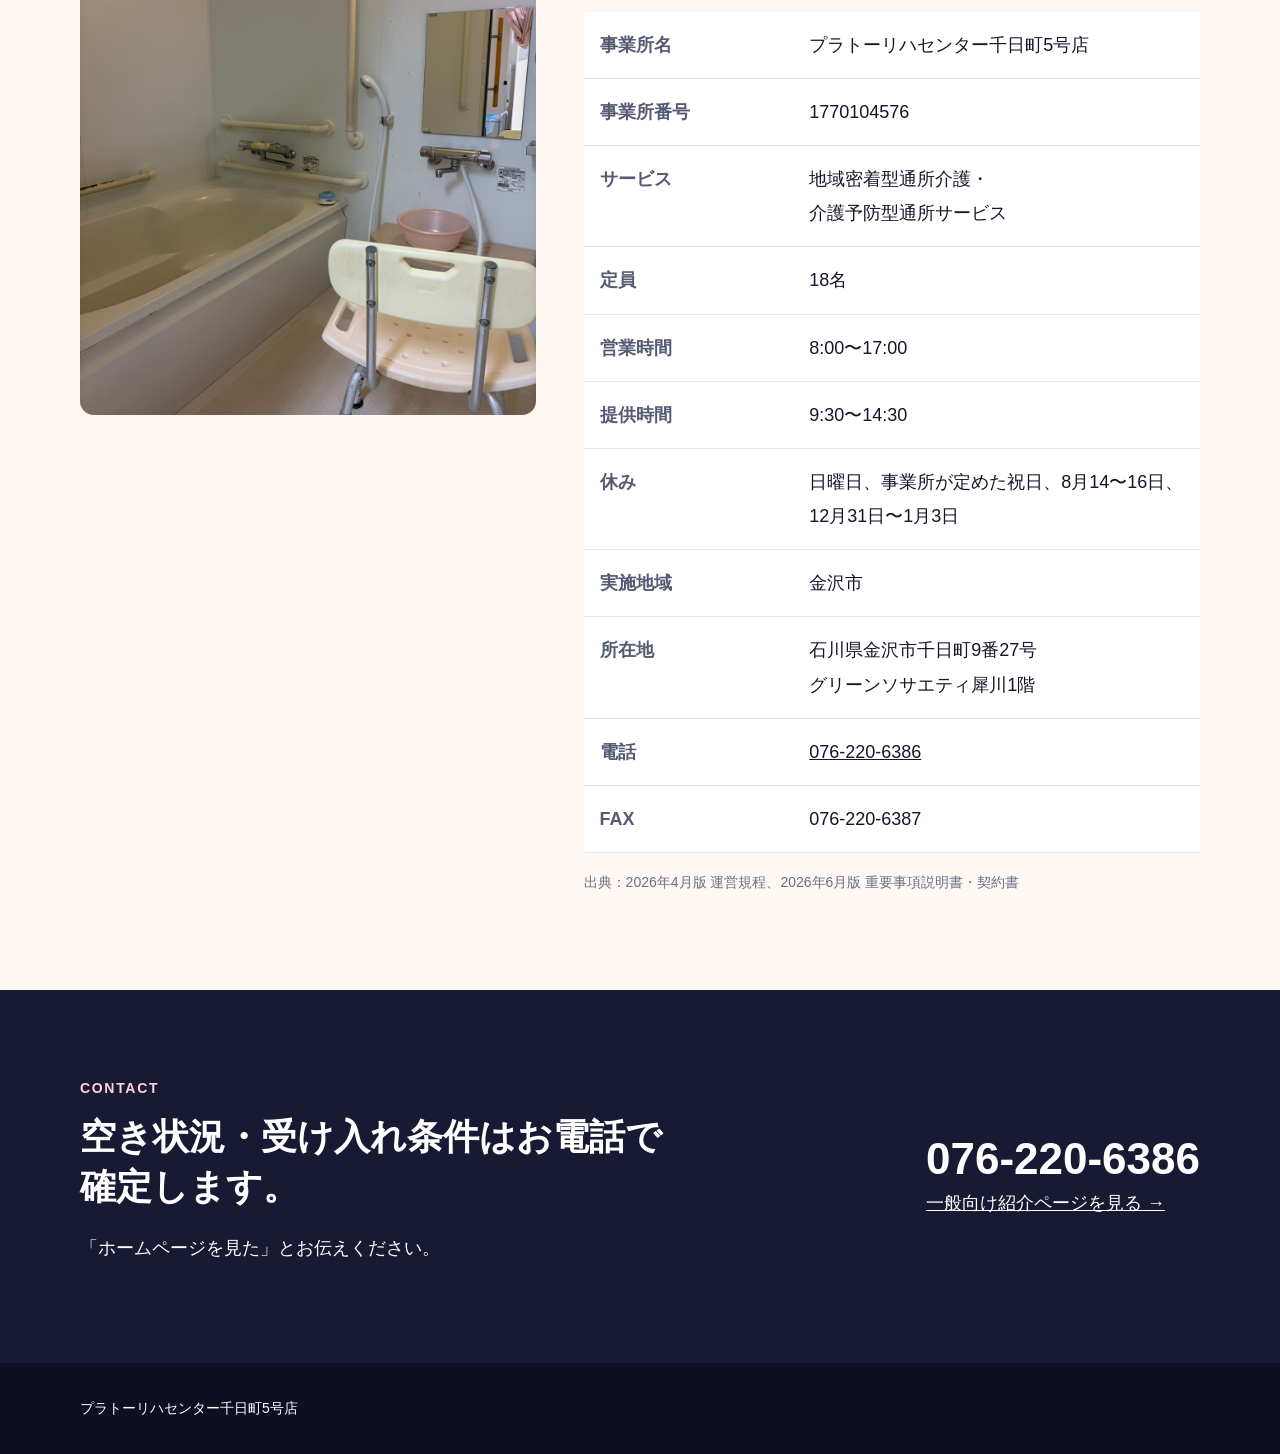
==== commit e9afc05c: "ケアマネ向け導線とスマホ表示を調整" ====
--- a/sennichi-caremanager.html
+++ b/sennichi-caremanager.html
@@ -12,7 +12,7 @@
   <nav class="site-nav" aria-label="ページ内ナビゲーション">
     <div class="inner nav-row">
       <a class="brand" href="sennichi.html"><small>PDS PLATEAU</small>千日町5号店</a>
-      <div class="nav-links"><a href="#availability">空き状況</a><a href="#price">料金</a><a href="#facts">基本情報</a><a class="nav-cta" href="tel:0762206386">電話で確認</a></div>
+      <div class="nav-links"><a href="#availability">空き状況</a><a href="#price">料金</a><a href="#codes">サービスコード</a><a href="#facts">基本情報</a><a class="nav-cta" href="tel:0762206386">電話で確認</a></div>
     </div>
   </nav>
 
@@ -82,6 +82,18 @@
       </div>
     </section>
 
+    <section id="codes" class="warm">
+      <div class="inner">
+        <div class="section-head"><div><span class="eyebrow">SERVICE CODES</span><h2>主なサービスコード</h2></div><p>事業所番号：1770104576。紹介・請求時の照合用です。</p></div>
+        <div class="availability-wrap"><table class="fact-table"><thead><tr><th>区分</th><th>内容</th><th>サービスコード</th></tr></thead><tbody>
+          <tr><td>地域密着型通所介護</td><td>3〜4時間／4〜5時間／5〜6時間、各要介護1〜5</td><td>78 1241〜1245／78 1246〜1250／78 1341〜1345</td></tr>
+          <tr><td>介護予防型</td><td>週1回程度／週2回程度</td><td>A6 1111／A6 1121</td></tr>
+          <tr><td>主な加算・減算</td><td>入浴介助加算Ⅰ／個別機能訓練加算Ⅱ／科学的介護推進体制加算／ADL維持等加算Ⅱ／送迎減算</td><td>78 5301／78 5052／78 6361／78 6339／78 5612</td></tr>
+        </tbody></table></div>
+        <p class="source-note">根拠：厚生労働省の介護サービスコード表、金沢市総合事業サービスコード表（令和8年6月1日以降）。実際の算定は個別のケアプランと算定状況によります。</p>
+      </div>
+    </section>
+
     <section id="facts" class="warm">
       <div class="inner facts-grid">
         <div><img style="height:520px;border-radius:14px" src="assets/sennichi/private-bath.jpg" alt="千日町5号店の個浴設備"></div>
--- a/assets/sennichi.css
+++ b/assets/sennichi.css
@@ -154,6 +154,8 @@
 }
 
 @media(max-width:620px){
+  body{overflow-wrap:anywhere;}
+  h1,h2,h3{word-break:auto-phrase;overflow-wrap:anywhere;text-wrap:balance;}
   .inner{width:min(100% - 32px,1120px);}
   .hero{min-height:620px;}
   .hero-media::after{background:linear-gradient(0deg,rgba(24,12,19,.93) 0%,rgba(24,12,19,.48) 78%,rgba(24,12,19,.2));}
@@ -166,10 +168,21 @@
   .exercise-stage{min-height:560px;}
   .exercise-copy{padding:24px;}
   .day-flow,.quick-facts,.form-grid{grid-template-columns:1fr;}
-  .day-step{border-left:0;min-height:auto;}
+  .day-step{border-left:0;min-width:0;min-height:auto;}
   .contact-row{gap:24px;}
   .breakdown li{display:grid;gap:4px;}
   .breakdown b{text-align:left;}
+	#codes{scroll-margin-top:80px;}
+	#codes .availability-wrap{overflow:visible;}
+	#codes .fact-table,#codes .fact-table tbody,#codes .fact-table tr,#codes .fact-table td{display:block;width:100%;}
+	#codes .fact-table thead{display:none;}
+	#codes .fact-table tr{margin-bottom:12px;overflow:hidden;border:1px solid var(--pds-border);border-radius:12px;background:#fff;}
+	#codes .fact-table td{display:grid;grid-template-columns:128px minmax(0,1fr);gap:12px;padding:12px 14px;border:0;border-bottom:1px solid var(--pds-border);}
+	#codes .fact-table td::before{color:var(--pds-primary);font-weight:900;white-space:nowrap;}
+	#codes .fact-table td:nth-child(1)::before{content:"区分";}
+	#codes .fact-table td:nth-child(2)::before{content:"内容";}
+	#codes .fact-table td:nth-child(3)::before{content:"サービスコード";}
+	#codes .fact-table tr:last-child td:not(:last-child){border-bottom:1px solid var(--pds-border);}
 }
 
 @media(prefers-reduced-motion:reduce){html{scroll-behavior:auto;}}
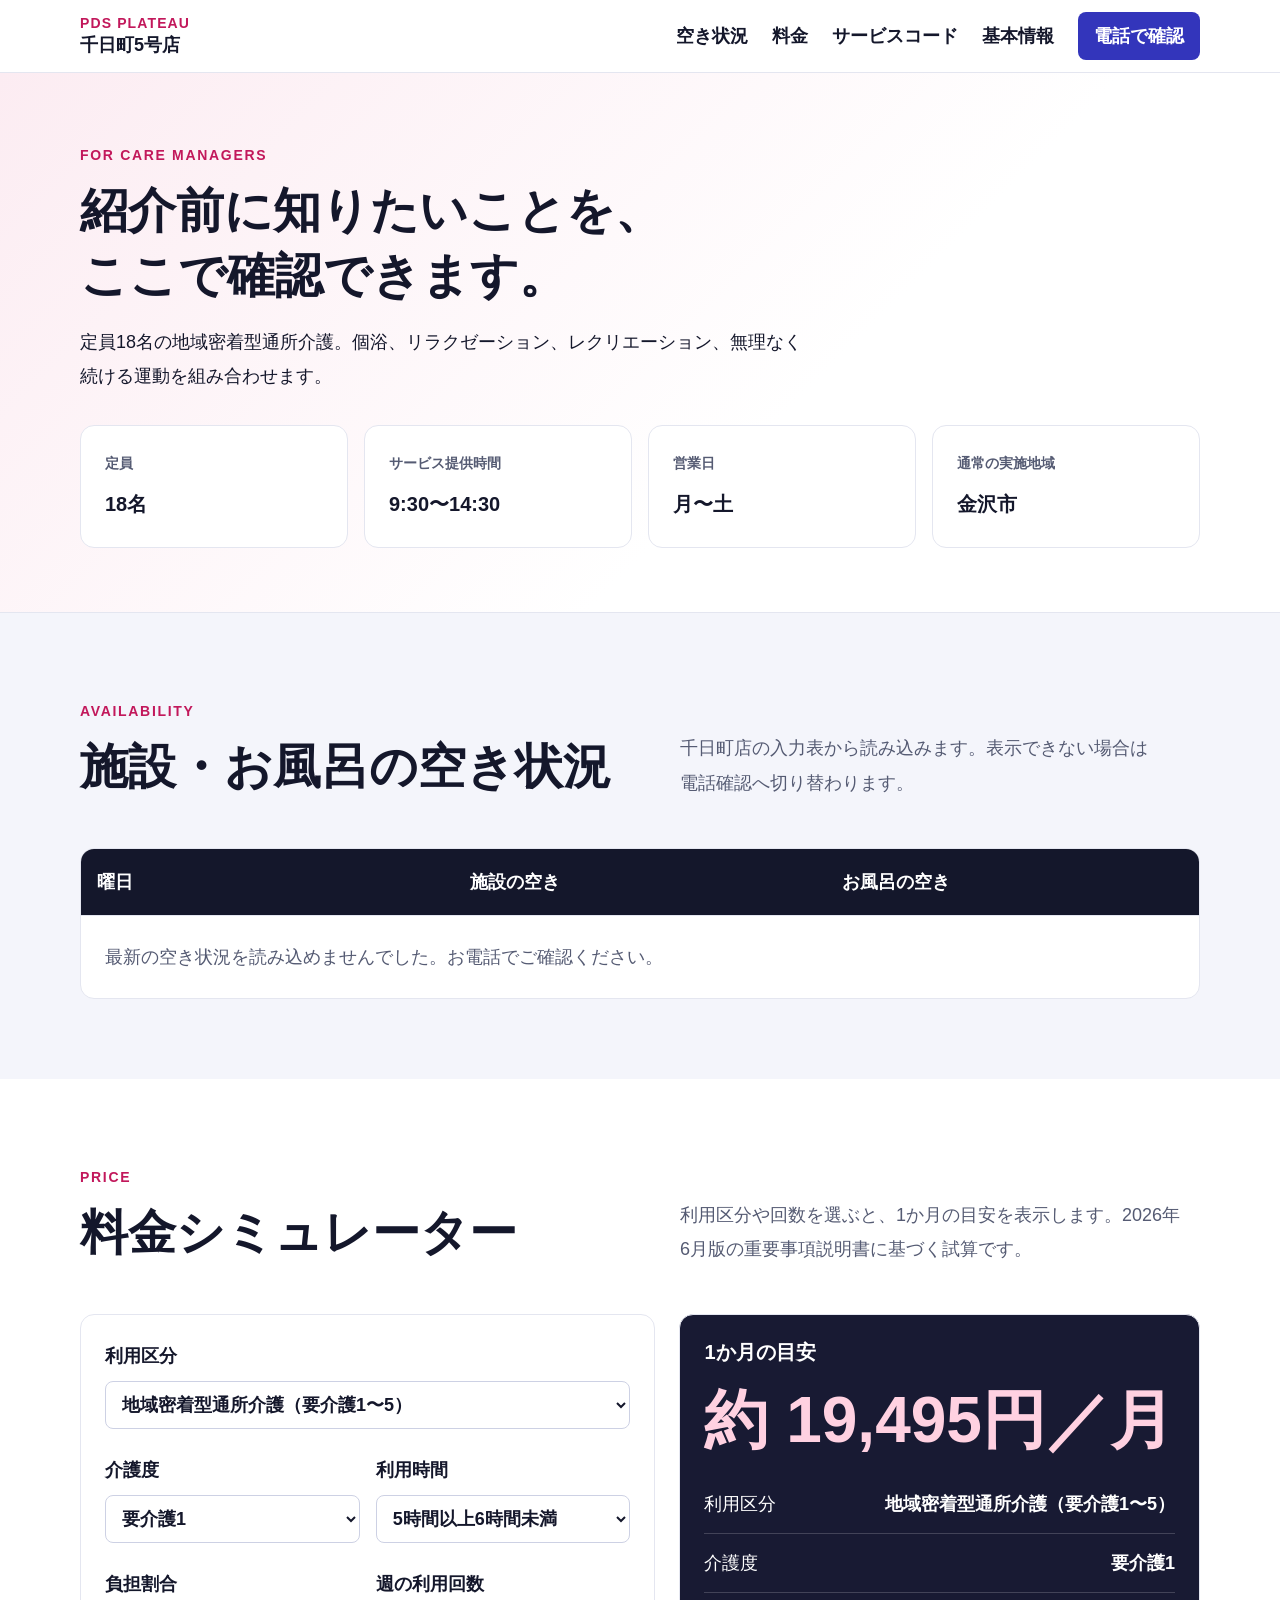
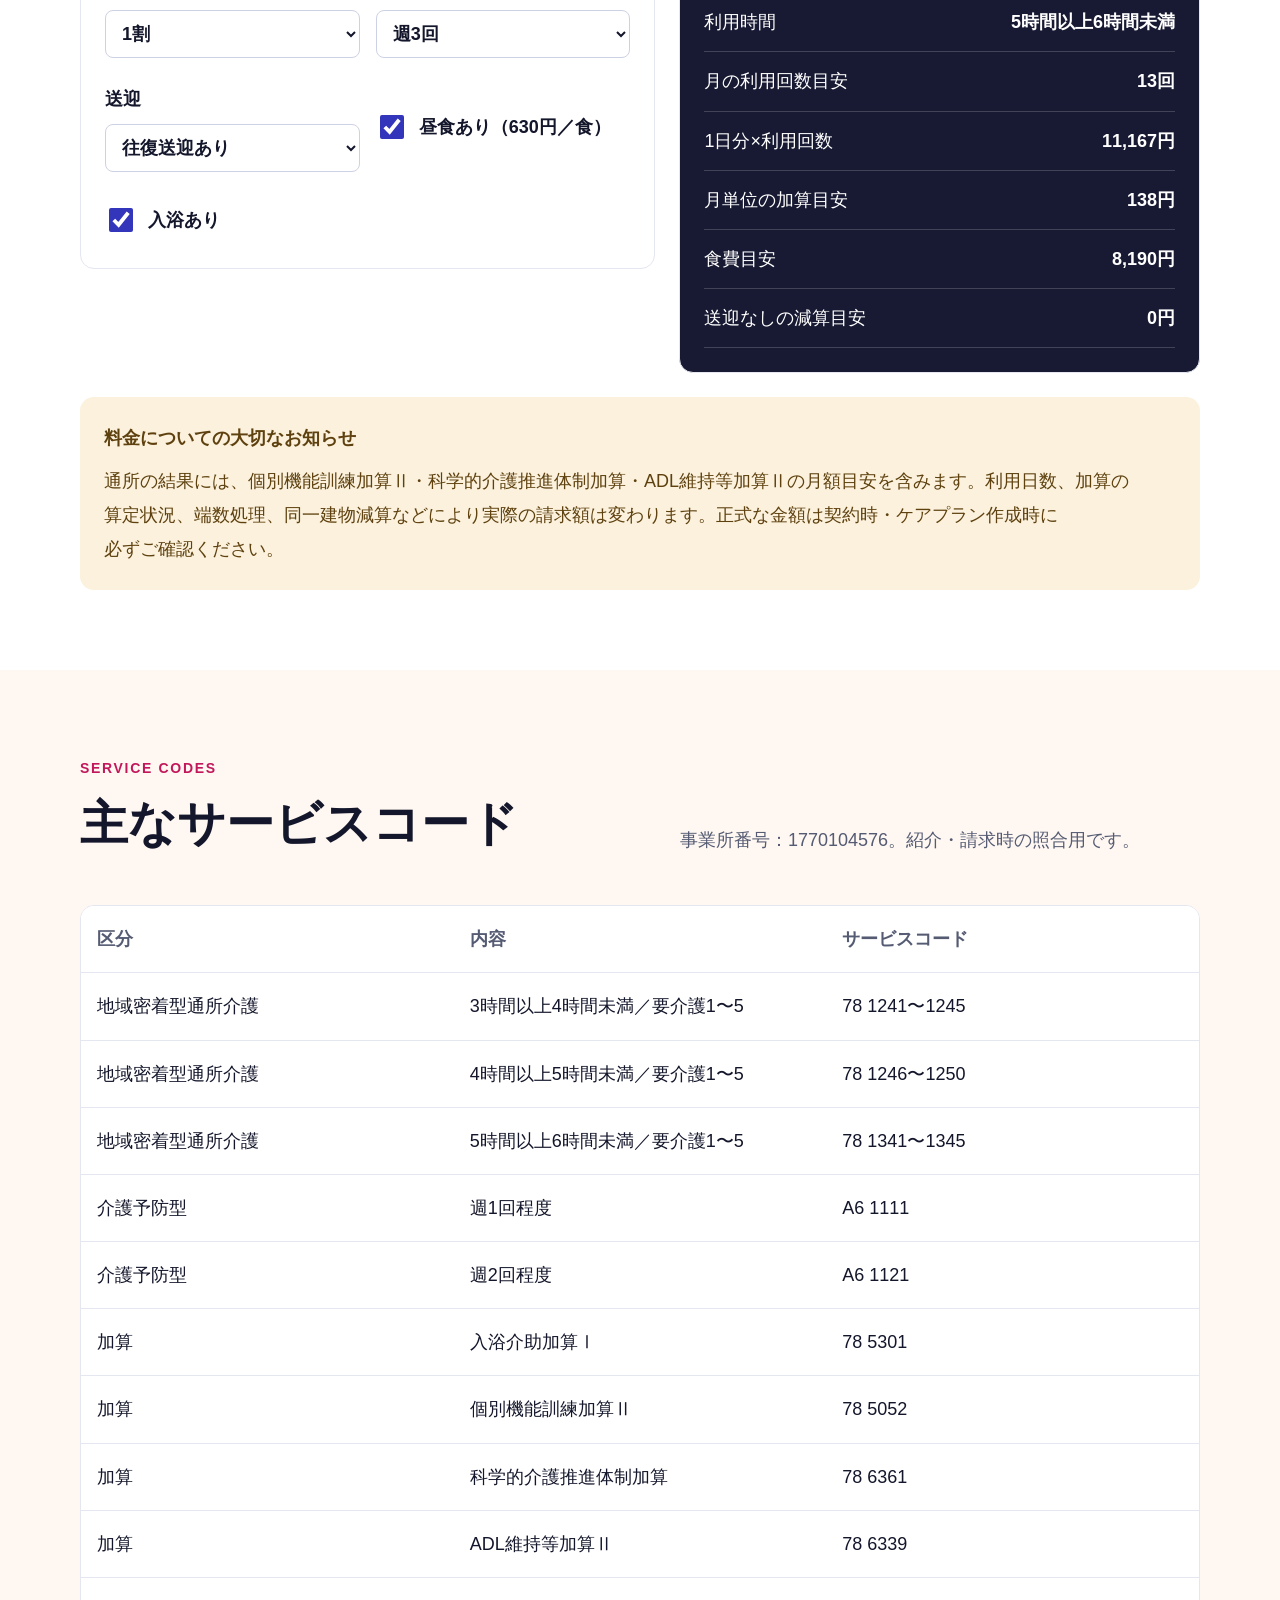
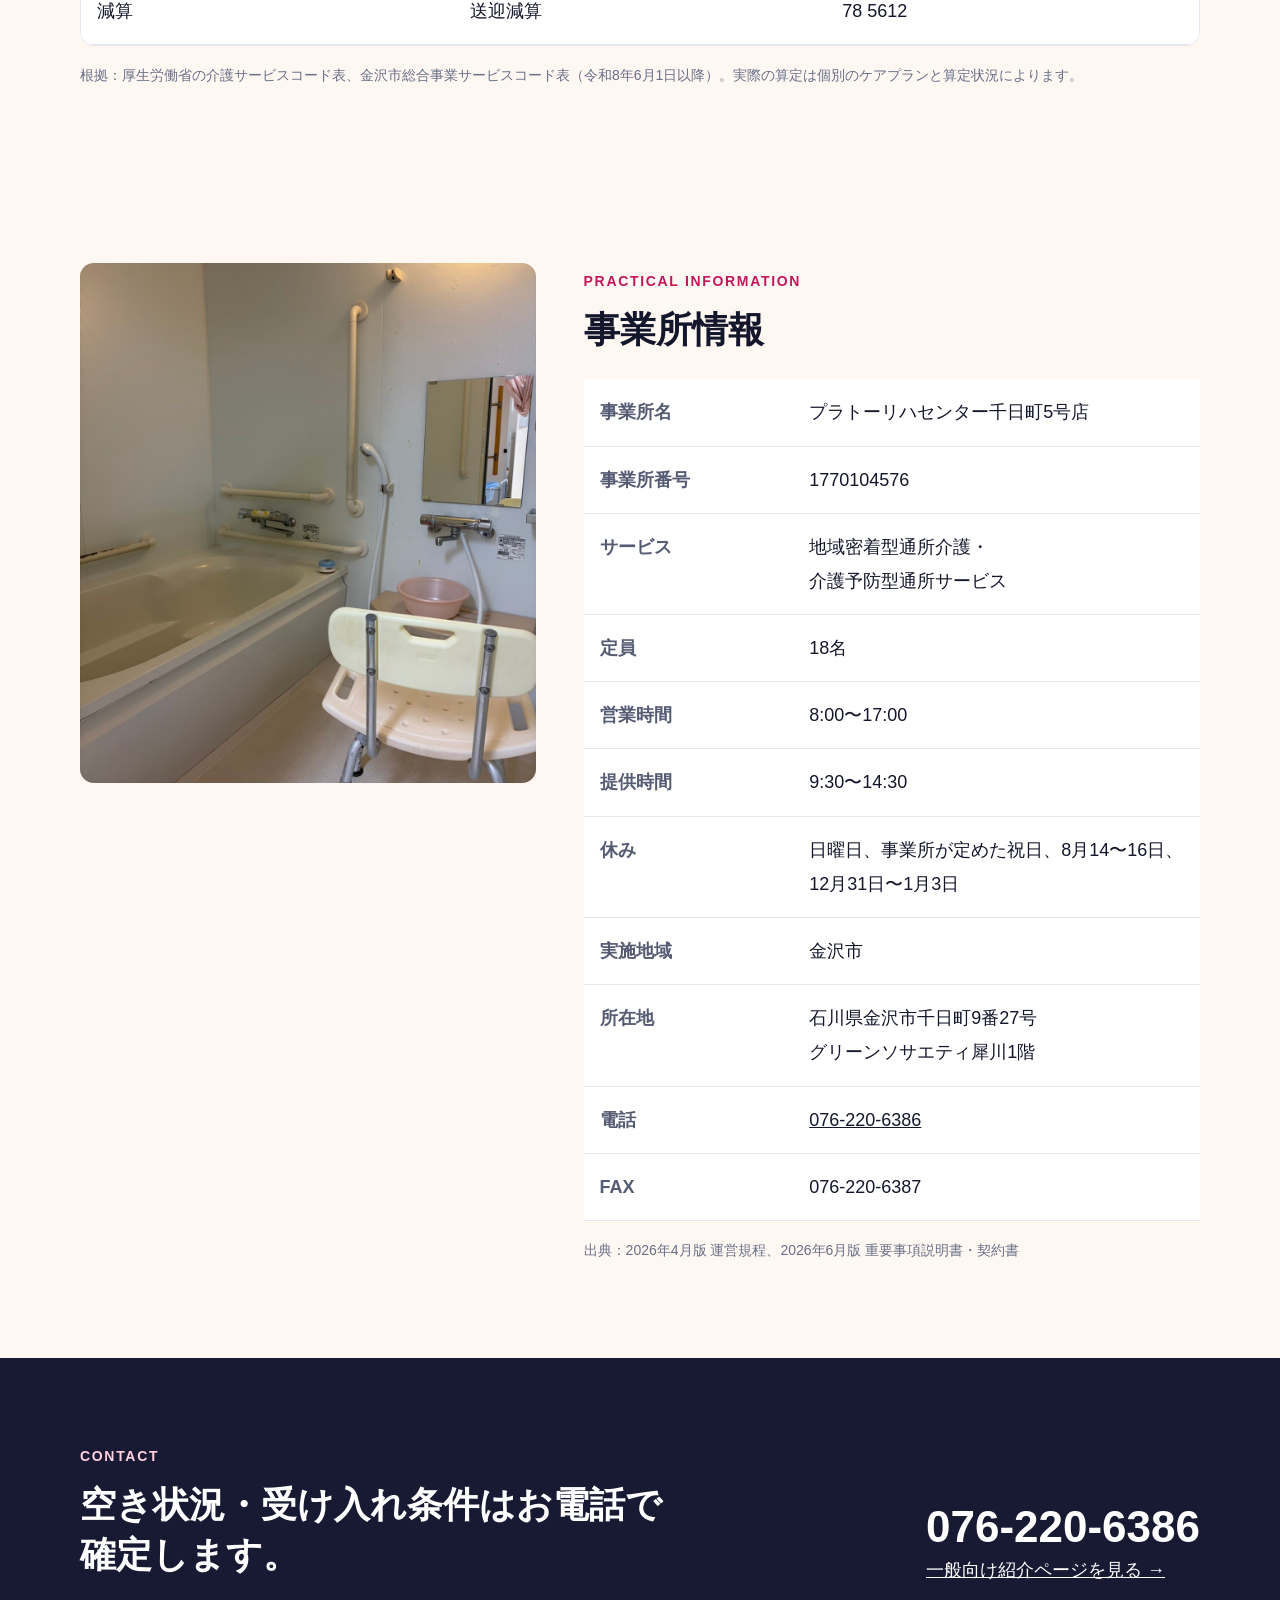
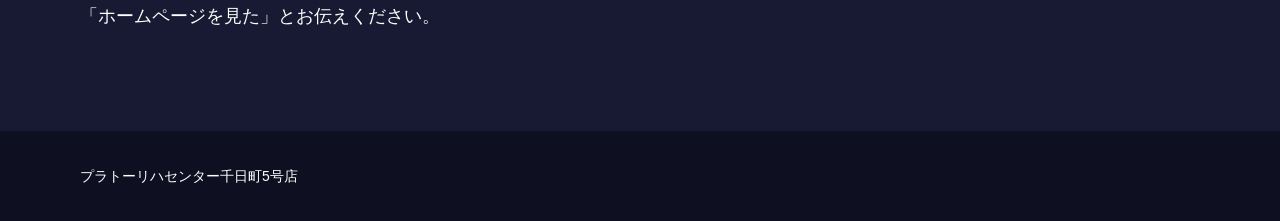
==== commit d8408b11: "サービスコードを項目ごとに整理" ====
--- a/sennichi-caremanager.html
+++ b/sennichi-caremanager.html
@@ -86,9 +86,16 @@
       <div class="inner">
         <div class="section-head"><div><span class="eyebrow">SERVICE CODES</span><h2>主なサービスコード</h2></div><p>事業所番号：1770104576。紹介・請求時の照合用です。</p></div>
         <div class="availability-wrap"><table class="fact-table"><thead><tr><th>区分</th><th>内容</th><th>サービスコード</th></tr></thead><tbody>
-          <tr><td>地域密着型通所介護</td><td>3〜4時間／4〜5時間／5〜6時間、各要介護1〜5</td><td>78 1241〜1245／78 1246〜1250／78 1341〜1345</td></tr>
-          <tr><td>介護予防型</td><td>週1回程度／週2回程度</td><td>A6 1111／A6 1121</td></tr>
-          <tr><td>主な加算・減算</td><td>入浴介助加算Ⅰ／個別機能訓練加算Ⅱ／科学的介護推進体制加算／ADL維持等加算Ⅱ／送迎減算</td><td>78 5301／78 5052／78 6361／78 6339／78 5612</td></tr>
+          <tr><td>地域密着型通所介護</td><td>3時間以上4時間未満／要介護1〜5</td><td>78 1241〜1245</td></tr>
+          <tr><td>地域密着型通所介護</td><td>4時間以上5時間未満／要介護1〜5</td><td>78 1246〜1250</td></tr>
+          <tr><td>地域密着型通所介護</td><td>5時間以上6時間未満／要介護1〜5</td><td>78 1341〜1345</td></tr>
+          <tr><td>介護予防型</td><td>週1回程度</td><td>A6 1111</td></tr>
+          <tr><td>介護予防型</td><td>週2回程度</td><td>A6 1121</td></tr>
+          <tr><td>加算</td><td>入浴介助加算Ⅰ</td><td>78 5301</td></tr>
+          <tr><td>加算</td><td>個別機能訓練加算Ⅱ</td><td>78 5052</td></tr>
+          <tr><td>加算</td><td>科学的介護推進体制加算</td><td>78 6361</td></tr>
+          <tr><td>加算</td><td>ADL維持等加算Ⅱ</td><td>78 6339</td></tr>
+          <tr><td>減算</td><td>送迎減算</td><td>78 5612</td></tr>
         </tbody></table></div>
         <p class="source-note">根拠：厚生労働省の介護サービスコード表、金沢市総合事業サービスコード表（令和8年6月1日以降）。実際の算定は個別のケアプランと算定状況によります。</p>
       </div>
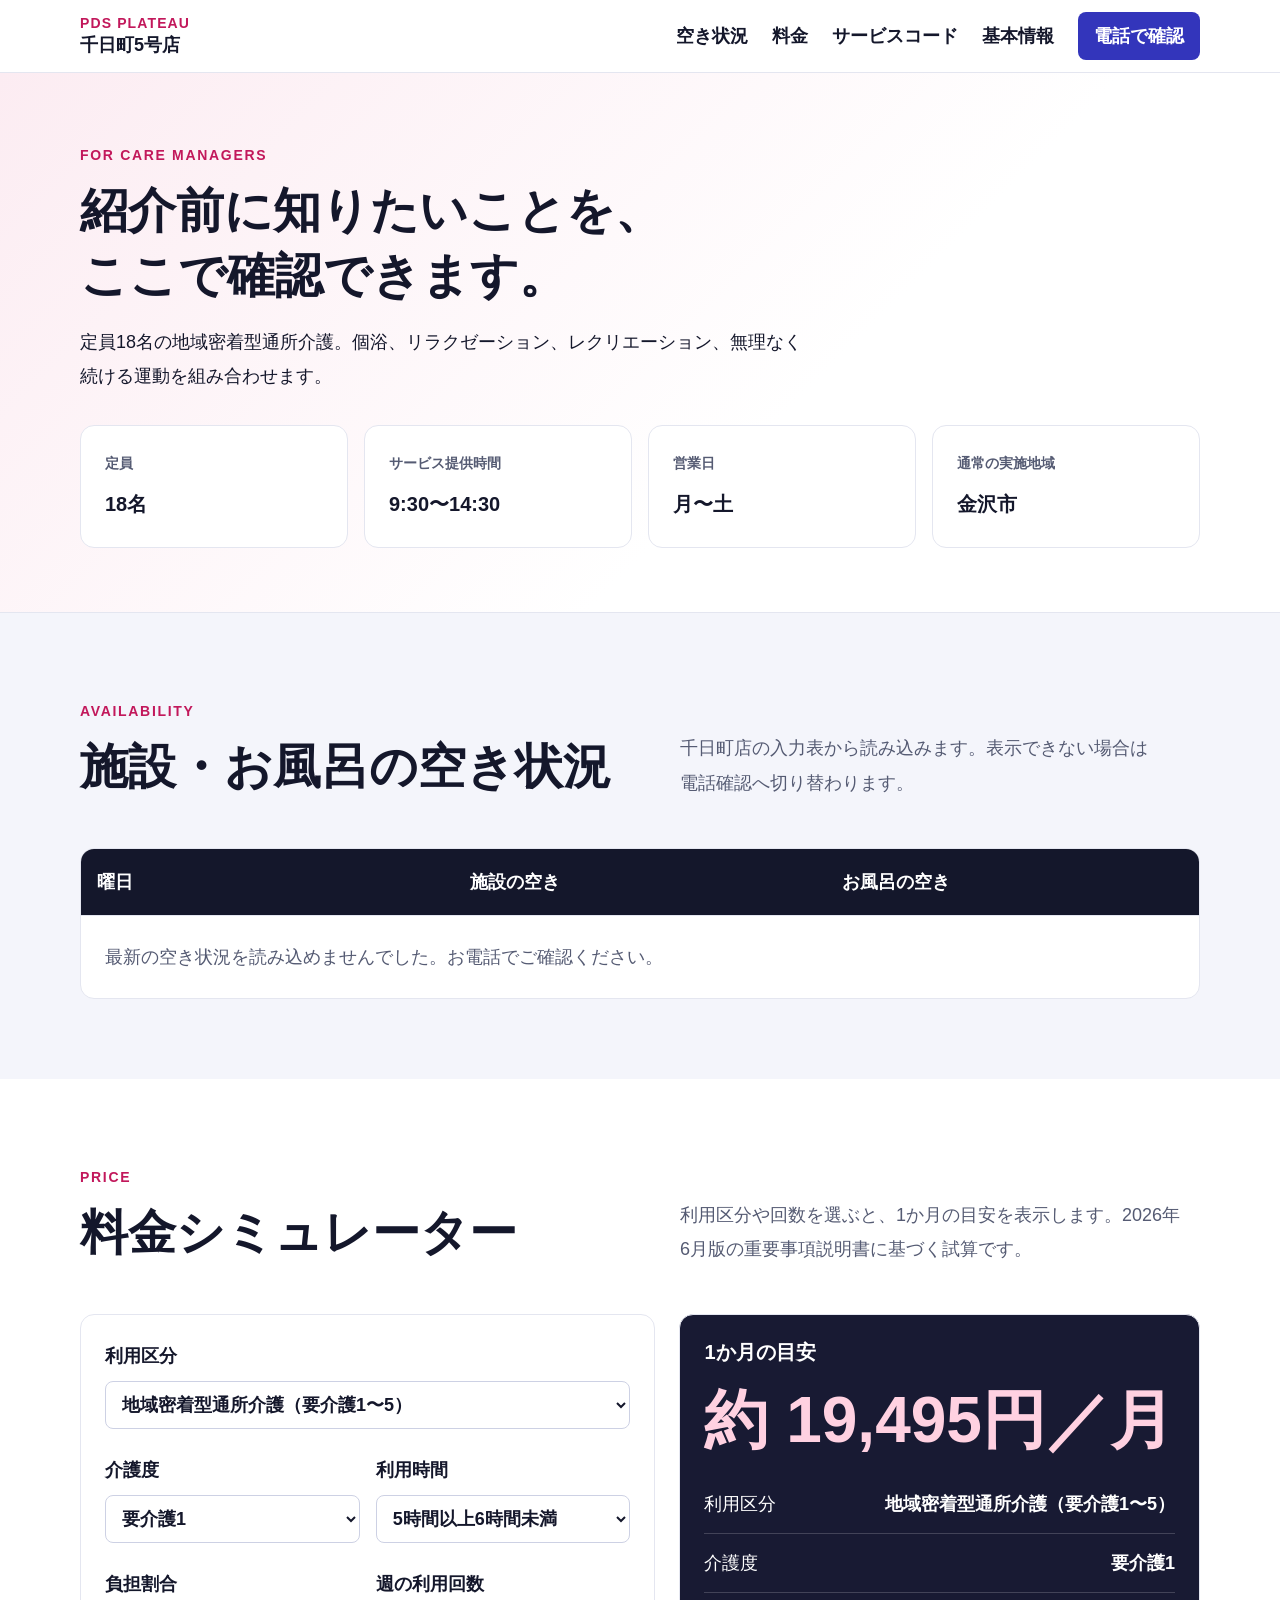
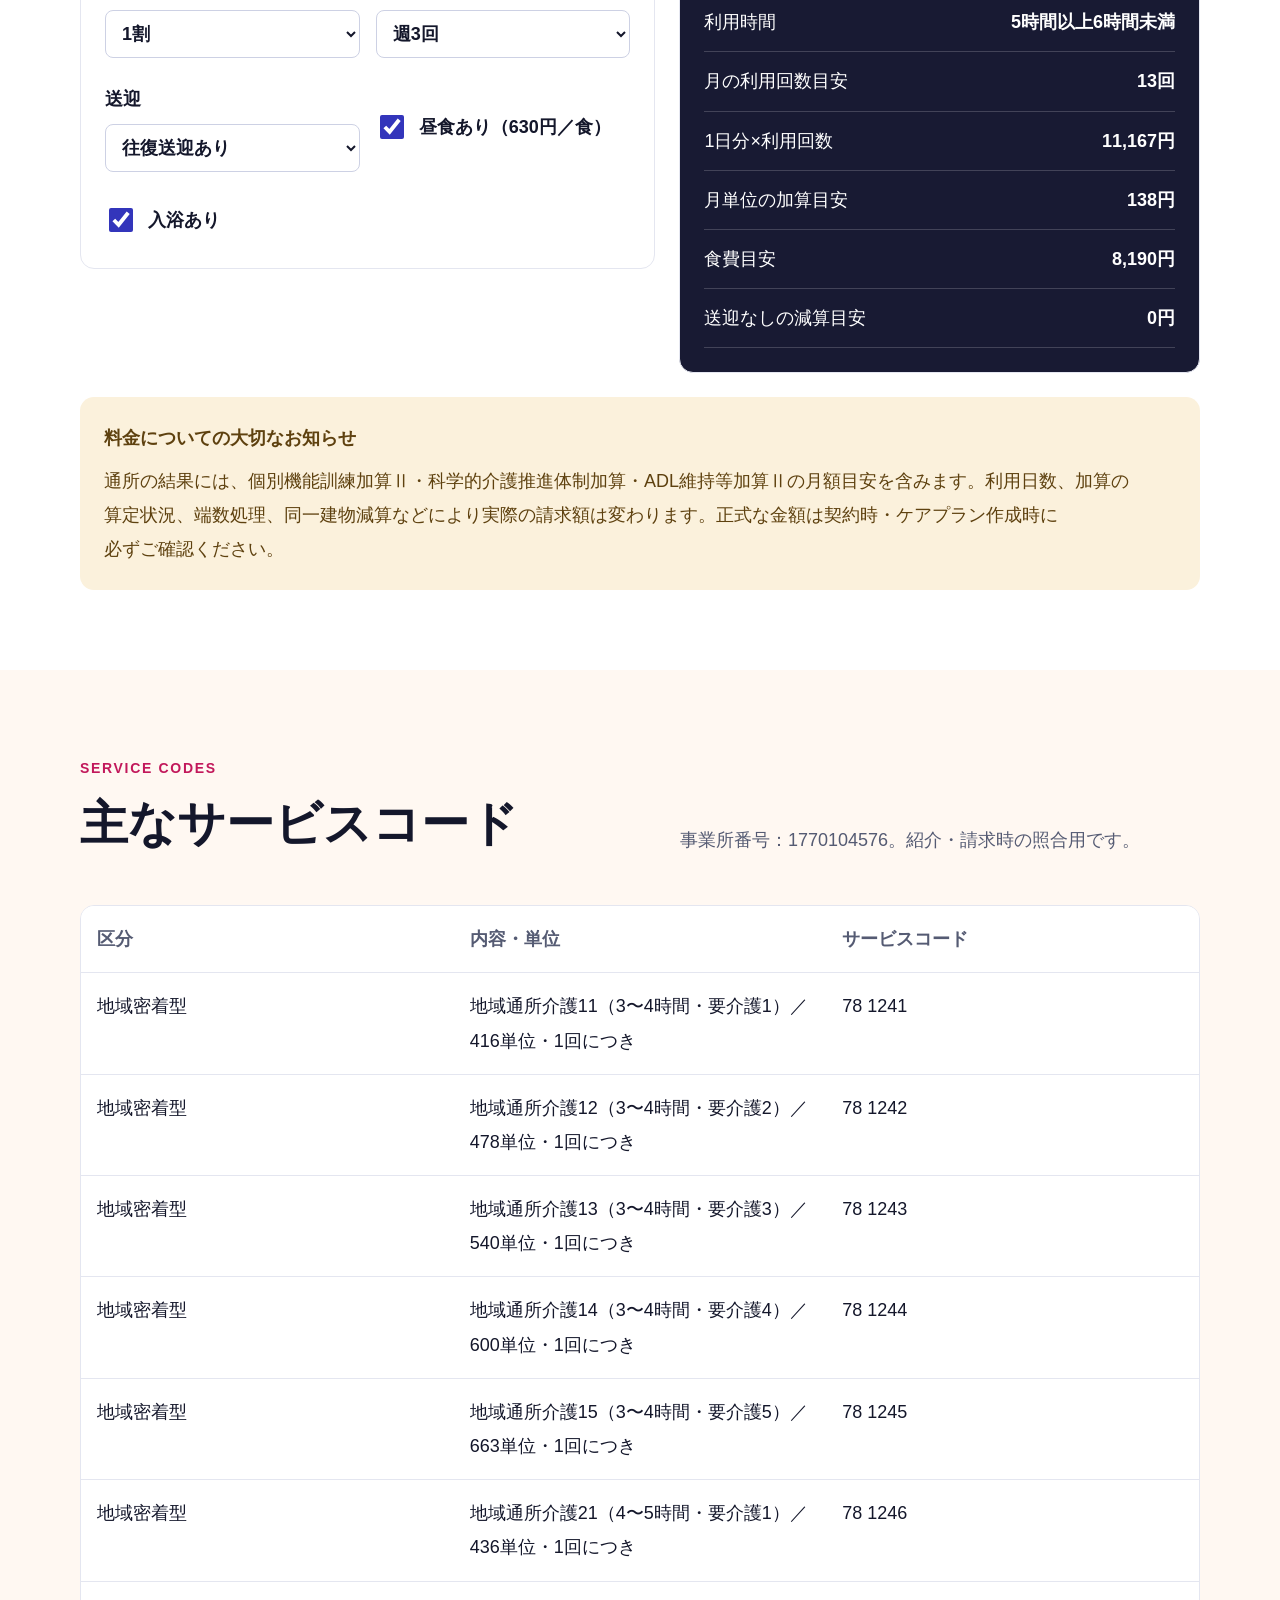
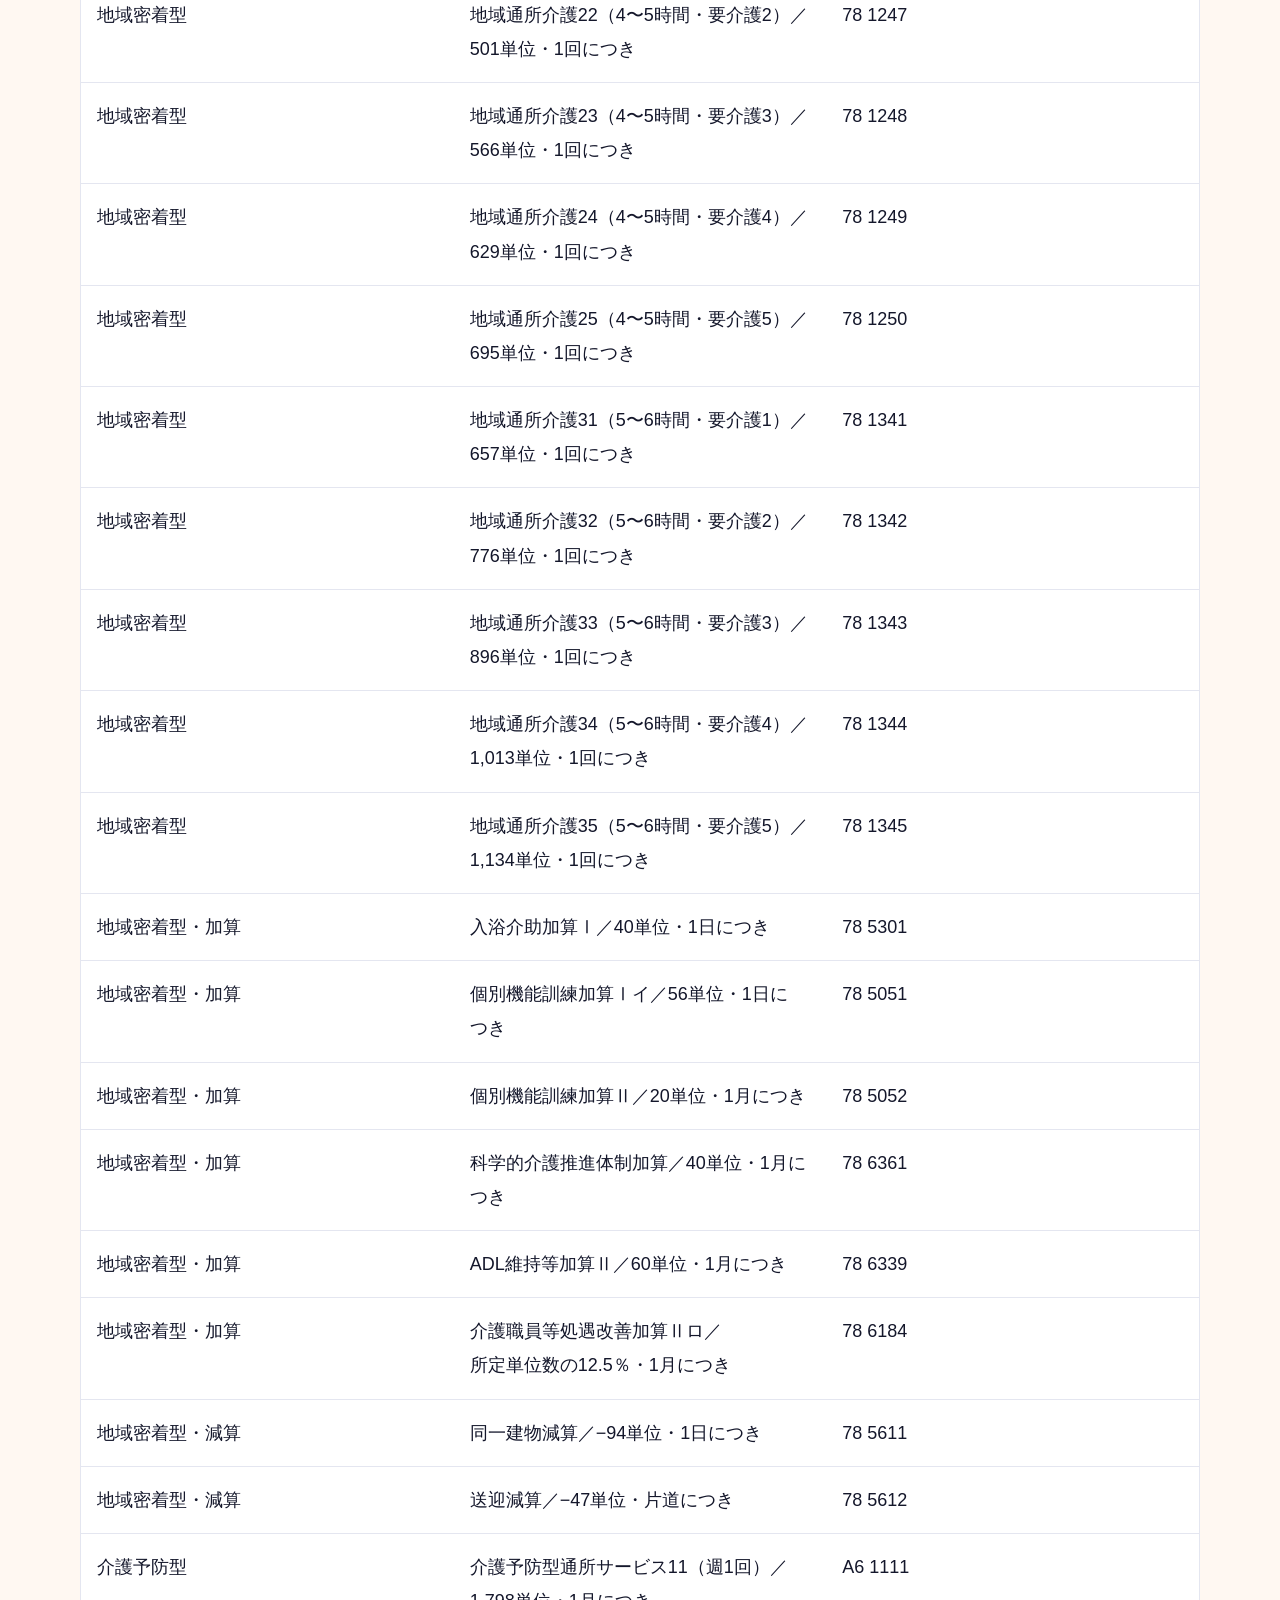
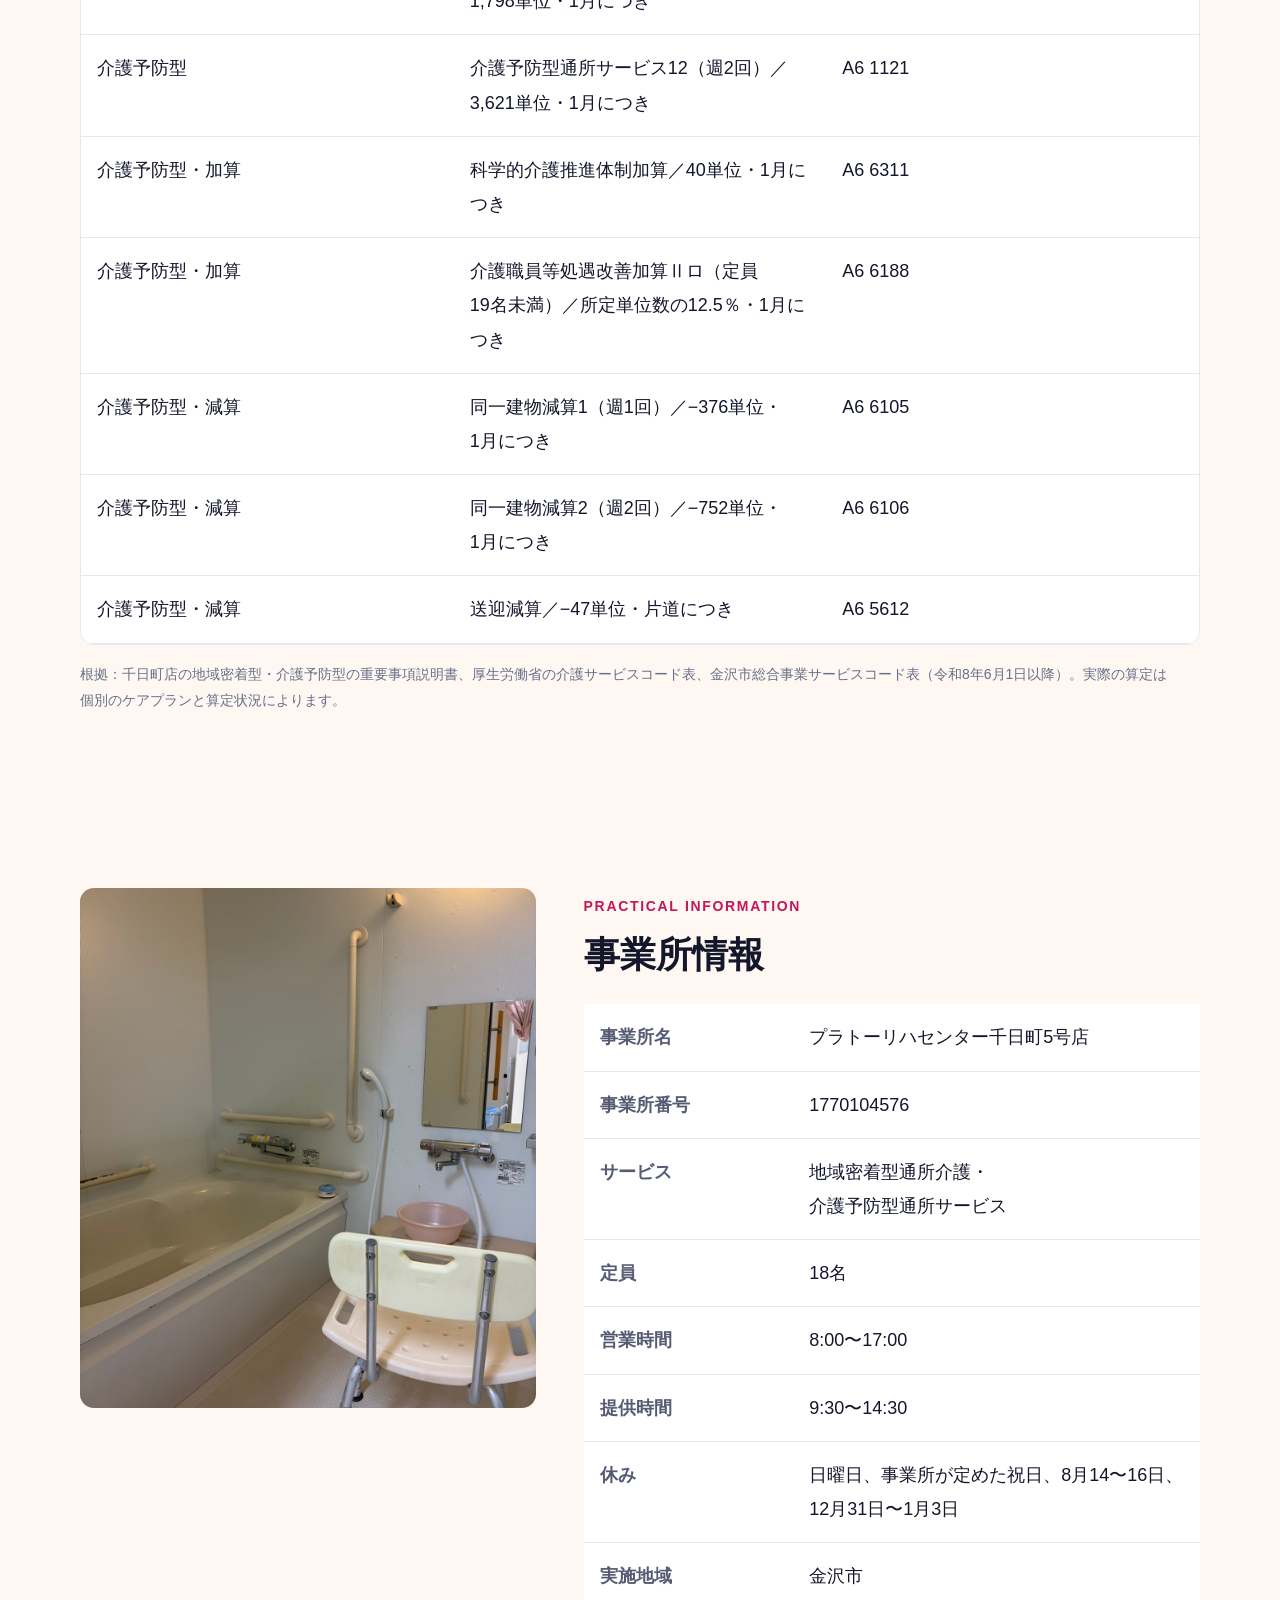
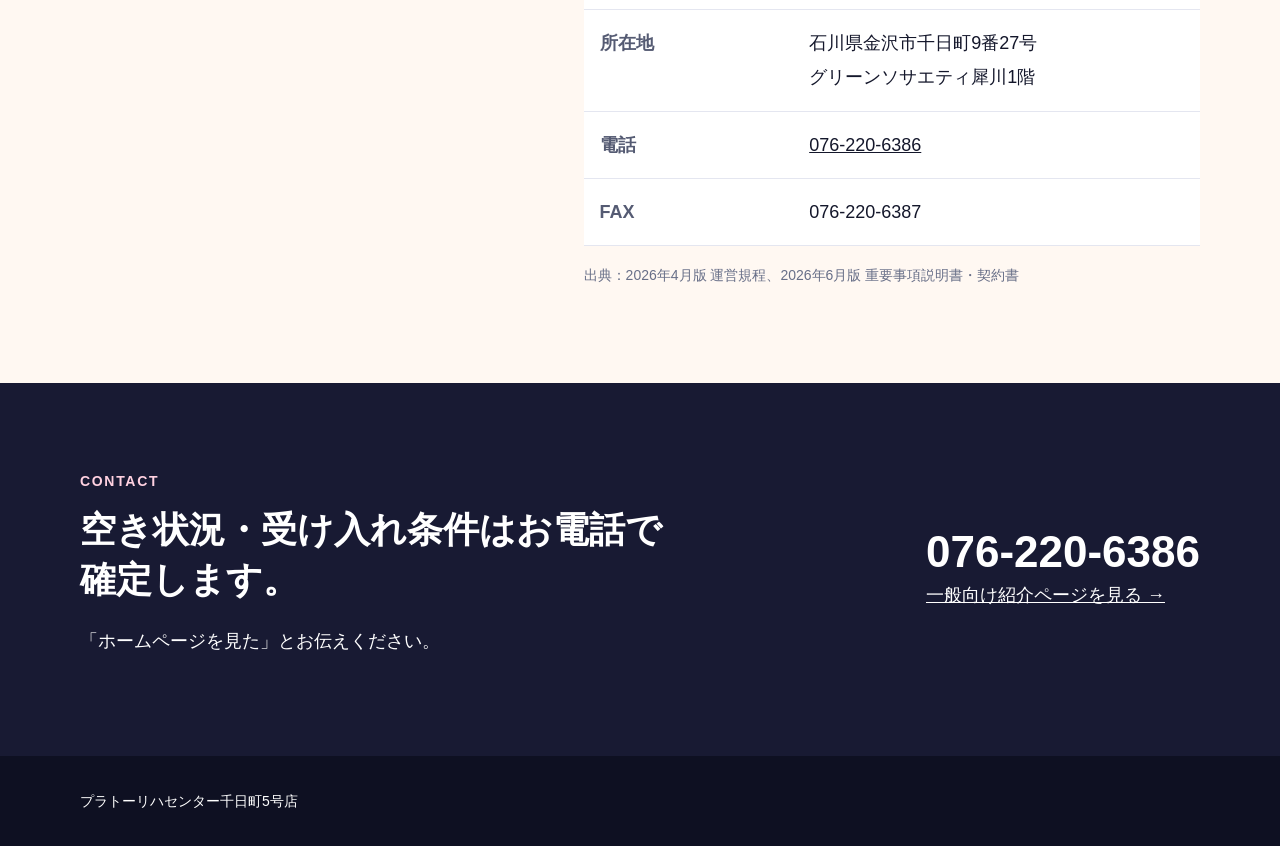
==== commit 1b04e1b6: "fix: list all contract-backed service codes" ====
--- a/sennichi-caremanager.html
+++ b/sennichi-caremanager.html
@@ -85,19 +85,39 @@
     <section id="codes" class="warm">
       <div class="inner">
         <div class="section-head"><div><span class="eyebrow">SERVICE CODES</span><h2>主なサービスコード</h2></div><p>事業所番号：1770104576。紹介・請求時の照合用です。</p></div>
-        <div class="availability-wrap"><table class="fact-table"><thead><tr><th>区分</th><th>内容</th><th>サービスコード</th></tr></thead><tbody>
-          <tr><td>地域密着型通所介護</td><td>3時間以上4時間未満／要介護1〜5</td><td>78 1241〜1245</td></tr>
-          <tr><td>地域密着型通所介護</td><td>4時間以上5時間未満／要介護1〜5</td><td>78 1246〜1250</td></tr>
-          <tr><td>地域密着型通所介護</td><td>5時間以上6時間未満／要介護1〜5</td><td>78 1341〜1345</td></tr>
-          <tr><td>介護予防型</td><td>週1回程度</td><td>A6 1111</td></tr>
-          <tr><td>介護予防型</td><td>週2回程度</td><td>A6 1121</td></tr>
-          <tr><td>加算</td><td>入浴介助加算Ⅰ</td><td>78 5301</td></tr>
-          <tr><td>加算</td><td>個別機能訓練加算Ⅱ</td><td>78 5052</td></tr>
-          <tr><td>加算</td><td>科学的介護推進体制加算</td><td>78 6361</td></tr>
-          <tr><td>加算</td><td>ADL維持等加算Ⅱ</td><td>78 6339</td></tr>
-          <tr><td>減算</td><td>送迎減算</td><td>78 5612</td></tr>
+        <div class="availability-wrap"><table class="fact-table"><thead><tr><th>区分</th><th>内容・単位</th><th>サービスコード</th></tr></thead><tbody>
+          <tr><td>地域密着型</td><td>地域通所介護11（3〜4時間・要介護1）／416単位・1回につき</td><td>78 1241</td></tr>
+          <tr><td>地域密着型</td><td>地域通所介護12（3〜4時間・要介護2）／478単位・1回につき</td><td>78 1242</td></tr>
+          <tr><td>地域密着型</td><td>地域通所介護13（3〜4時間・要介護3）／540単位・1回につき</td><td>78 1243</td></tr>
+          <tr><td>地域密着型</td><td>地域通所介護14（3〜4時間・要介護4）／600単位・1回につき</td><td>78 1244</td></tr>
+          <tr><td>地域密着型</td><td>地域通所介護15（3〜4時間・要介護5）／663単位・1回につき</td><td>78 1245</td></tr>
+          <tr><td>地域密着型</td><td>地域通所介護21（4〜5時間・要介護1）／436単位・1回につき</td><td>78 1246</td></tr>
+          <tr><td>地域密着型</td><td>地域通所介護22（4〜5時間・要介護2）／501単位・1回につき</td><td>78 1247</td></tr>
+          <tr><td>地域密着型</td><td>地域通所介護23（4〜5時間・要介護3）／566単位・1回につき</td><td>78 1248</td></tr>
+          <tr><td>地域密着型</td><td>地域通所介護24（4〜5時間・要介護4）／629単位・1回につき</td><td>78 1249</td></tr>
+          <tr><td>地域密着型</td><td>地域通所介護25（4〜5時間・要介護5）／695単位・1回につき</td><td>78 1250</td></tr>
+          <tr><td>地域密着型</td><td>地域通所介護31（5〜6時間・要介護1）／657単位・1回につき</td><td>78 1341</td></tr>
+          <tr><td>地域密着型</td><td>地域通所介護32（5〜6時間・要介護2）／776単位・1回につき</td><td>78 1342</td></tr>
+          <tr><td>地域密着型</td><td>地域通所介護33（5〜6時間・要介護3）／896単位・1回につき</td><td>78 1343</td></tr>
+          <tr><td>地域密着型</td><td>地域通所介護34（5〜6時間・要介護4）／1,013単位・1回につき</td><td>78 1344</td></tr>
+          <tr><td>地域密着型</td><td>地域通所介護35（5〜6時間・要介護5）／1,134単位・1回につき</td><td>78 1345</td></tr>
+          <tr><td>地域密着型・加算</td><td>入浴介助加算Ⅰ／40単位・1日につき</td><td>78 5301</td></tr>
+          <tr><td>地域密着型・加算</td><td>個別機能訓練加算Ⅰイ／56単位・1日につき</td><td>78 5051</td></tr>
+          <tr><td>地域密着型・加算</td><td>個別機能訓練加算Ⅱ／20単位・1月につき</td><td>78 5052</td></tr>
+          <tr><td>地域密着型・加算</td><td>科学的介護推進体制加算／40単位・1月につき</td><td>78 6361</td></tr>
+          <tr><td>地域密着型・加算</td><td>ADL維持等加算Ⅱ／60単位・1月につき</td><td>78 6339</td></tr>
+          <tr><td>地域密着型・加算</td><td>介護職員等処遇改善加算Ⅱロ／所定単位数の12.5％・1月につき</td><td>78 6184</td></tr>
+          <tr><td>地域密着型・減算</td><td>同一建物減算／−94単位・1日につき</td><td>78 5611</td></tr>
+          <tr><td>地域密着型・減算</td><td>送迎減算／−47単位・片道につき</td><td>78 5612</td></tr>
+          <tr><td>介護予防型</td><td>介護予防型通所サービス11（週1回）／1,798単位・1月につき</td><td>A6 1111</td></tr>
+          <tr><td>介護予防型</td><td>介護予防型通所サービス12（週2回）／3,621単位・1月につき</td><td>A6 1121</td></tr>
+          <tr><td>介護予防型・加算</td><td>科学的介護推進体制加算／40単位・1月につき</td><td>A6 6311</td></tr>
+          <tr><td>介護予防型・加算</td><td>介護職員等処遇改善加算Ⅱロ（定員19名未満）／所定単位数の12.5％・1月につき</td><td>A6 6188</td></tr>
+          <tr><td>介護予防型・減算</td><td>同一建物減算1（週1回）／−376単位・1月につき</td><td>A6 6105</td></tr>
+          <tr><td>介護予防型・減算</td><td>同一建物減算2（週2回）／−752単位・1月につき</td><td>A6 6106</td></tr>
+          <tr><td>介護予防型・減算</td><td>送迎減算／−47単位・片道につき</td><td>A6 5612</td></tr>
         </tbody></table></div>
-        <p class="source-note">根拠：厚生労働省の介護サービスコード表、金沢市総合事業サービスコード表（令和8年6月1日以降）。実際の算定は個別のケアプランと算定状況によります。</p>
+        <p class="source-note">根拠：千日町店の地域密着型・介護予防型の重要事項説明書、厚生労働省の介護サービスコード表、金沢市総合事業サービスコード表（令和8年6月1日以降）。実際の算定は個別のケアプランと算定状況によります。</p>
       </div>
     </section>
 
